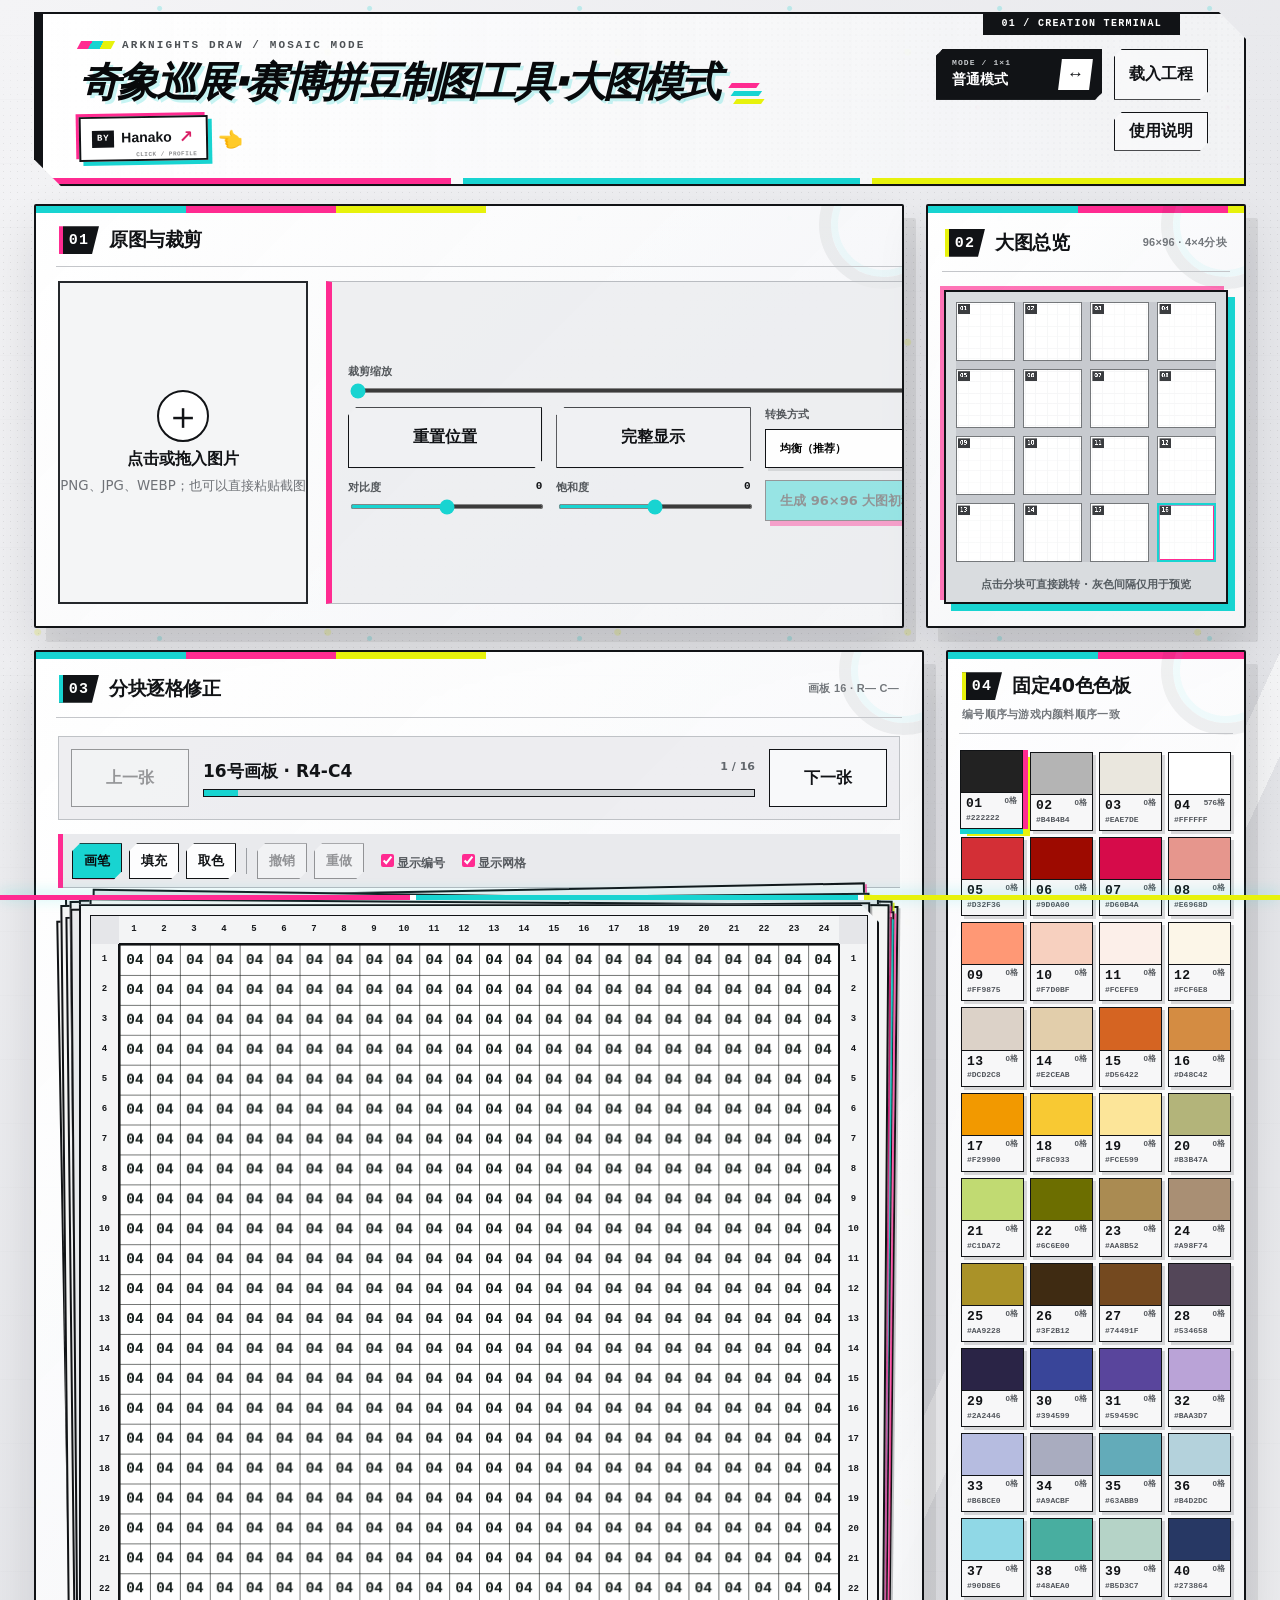
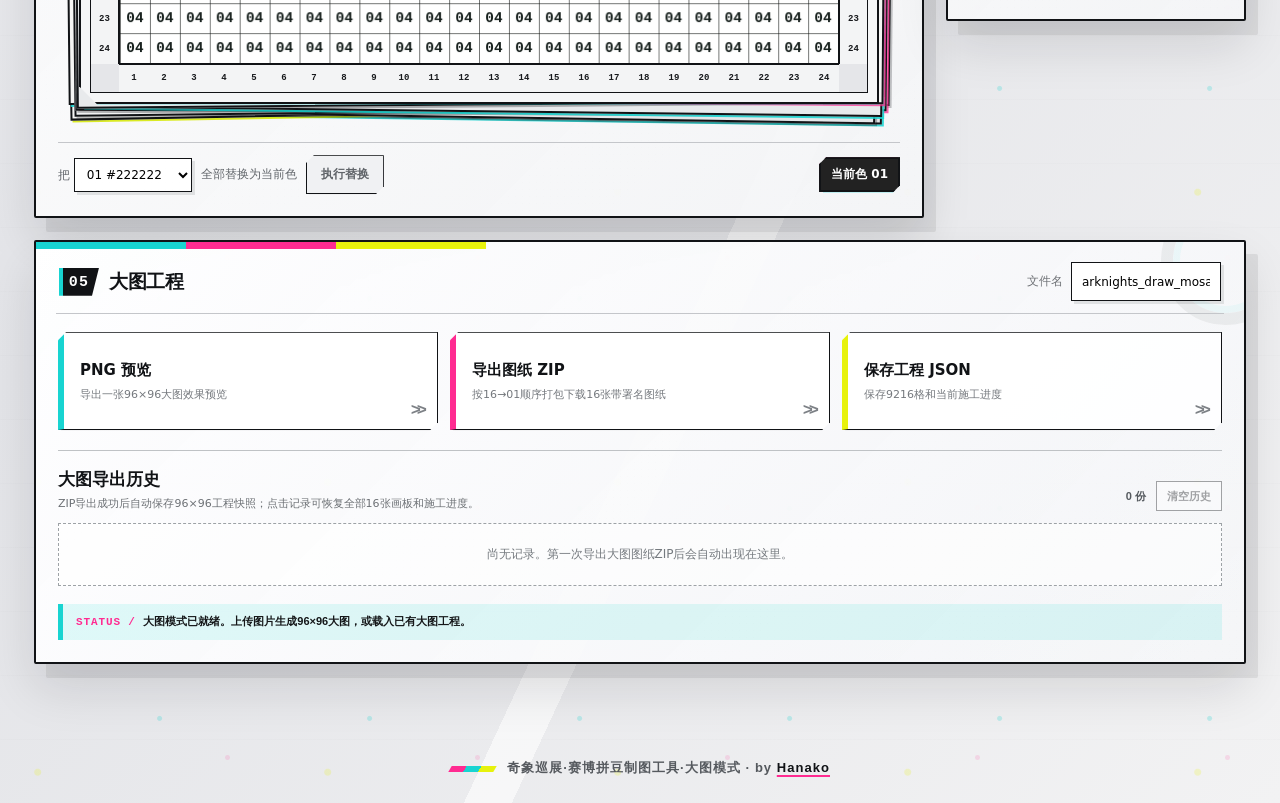
==== mosaic.html @ 19b27c0d "Add 96x96 mosaic mode and export workflow" ====
<!doctype html>
<html lang="zh-CN">
<head>
  <meta charset="utf-8">
  <meta name="viewport" content="width=device-width, initial-scale=1">
  <meta name="color-scheme" content="light">
  <title>奇象巡展·赛博拼豆制图工具｜大图模式</title>
  <link rel="icon" href="assets/favicon-black-orbit-v2.png" type="image/png" sizes="512x512">
  <link rel="stylesheet" href="styles.css">
  <link rel="stylesheet" href="mosaic.css">
  <link rel="stylesheet" href="mode-switch.css">
</head>
<body class="mosaic-mode">
  <header class="topbar">
    <div class="brand-block">
      <p class="eyebrow">ARKNIGHTS DRAW / MOSAIC MODE</p>
      <div class="title-row">
        <h1>奇象巡展·赛博拼豆制图工具·大图模式</h1>
        <span class="header-author-cluster">
          <a class="header-author-link" data-author-dialog href="https://github.com/Hanako-777" aria-haspopup="dialog" aria-controls="authorDialog" aria-label="查看作者 Hanako 的主页">
            <span class="header-author-by">BY</span>
            <strong>Hanako</strong>
            <span class="header-author-arrow" aria-hidden="true">↗</span>
          </a>
          <span class="header-author-prompt" aria-hidden="true">
            <span class="header-author-hand" aria-hidden="true">👈</span>
          </span>
        </span>
      </div>
    </div>
    <div class="top-actions">
      <a class="button mode-switch mode-switch-normal" href="./index.html" aria-label="切换到普通模式">
        <span class="mode-switch-label">MODE / 1×1</span>
        <strong>普通模式</strong>
        <span class="mode-switch-icon" aria-hidden="true">↔</span>
      </a>
      <label class="button ghost file-button">载入工程<input id="projectInput" type="file" accept="application/json,.json"></label>
      <button id="helpBtn" class="button ghost" aria-expanded="false">使用说明</button>
    </div>
  </header>

  <main>
    <section id="helpPanel" class="help-panel" hidden>
      <strong>推荐流程：</strong>上传图片 → 拖动/缩放裁剪 → 整体生成96×96 → 从右下角16号画板开始施工 → 依次翻到左上角01号画板。<br>
      每张卡片仍是24×24；下一张会把当前卡片向左抽走，上一张会从左侧回到堆顶。工程文件保存完整96×96网格和当前进度，不包含原图。
    </section>

    <section class="source-stage">
      <article class="panel source-panel">
        <div class="panel-heading">
          <div>
            <span class="step">01</span>
            <h2>原图与裁剪</h2>
          </div>
          <span id="sourceMeta" class="meta">尚未选择图片</span>
        </div>

        <label id="dropZone" class="drop-zone">
          <input id="imageInput" type="file" accept="image/*">
          <span class="drop-icon">＋</span>
          <strong>点击或拖入图片</strong>
          <small>PNG、JPG、WEBP；也可以直接粘贴截图</small>
        </label>

        <div id="cropWrap" class="crop-wrap" hidden>
          <canvas id="sourceCanvas" width="560" height="560" aria-label="原图裁剪预览"></canvas>
          <div class="crop-frame" aria-hidden="true"></div>
          <span class="crop-tip">拖动定位 · 滚轮缩放</span>
          <button id="removeImageBtn" class="remove-image" type="button" aria-label="移除当前图片" title="移除当前图片">×</button>
        </div>

        <div class="control-grid">
          <label class="control wide">
            <span>裁剪缩放 <output id="zoomOut">100%</output></span>
            <input id="zoomRange" type="range" min="100" max="400" value="100">
          </label>
          <button id="resetCropBtn" class="button secondary">重置位置</button>
          <button id="fitSubjectBtn" class="button secondary" title="缩小到完整显示图片，空白区域会自动填充">完整显示</button>

          <label class="control">
            <span>转换方式</span>
            <select id="modeSelect">
              <option value="hybrid">均衡（推荐）</option>
              <option value="dominant">主色优先</option>
              <option value="average">平均色优先</option>
            </select>
          </label>
          <label class="control">
            <span>对比度 <output id="contrastOut">0</output></span>
            <input id="contrastRange" type="range" min="-30" max="30" value="0">
          </label>
          <label class="control">
            <span>饱和度 <output id="saturationOut">0</output></span>
            <input id="saturationRange" type="range" min="-50" max="50" value="0">
          </label>
          <button id="generateBtn" class="button primary full" disabled>生成 96×96 大图初稿</button>
        </div>
      </article>

      <article class="panel mosaic-overview-panel">
        <div class="panel-heading">
          <div>
            <span class="step">02</span>
            <h2>大图总览</h2>
          </div>
          <span id="masterMeta" class="meta">96×96 · 4×4分块</span>
        </div>
        <div class="master-preview-wrap">
          <canvas id="masterCanvas" width="768" height="768" aria-label="96乘96大图总览"></canvas>
          <span class="master-preview-tip">点击分块可直接跳转 · 灰色间隔仅用于预览</span>
        </div>
      </article>
    </section>

    <section class="workbench-row">
      <article class="panel editor-panel">
        <div class="panel-heading">
          <div>
            <span class="step">03</span>
            <h2>分块逐格修正</h2>
          </div>
          <span id="cellInfo" class="meta">R— C—</span>
        </div>

        <div class="tile-navigation" aria-label="画板切换与进度">
          <button id="prevTileBtn" class="button secondary tile-nav-button" type="button">上一张</button>
          <div class="tile-progress">
            <strong id="tileTitle">16号画板 · R4-C4</strong>
            <span id="tileProgressText">1 / 16</span>
            <span class="tile-progress-track"><i id="tileProgressBar"></i></span>
          </div>
          <button id="nextTileBtn" class="button secondary tile-nav-button" type="button">下一张</button>
        </div>

        <div class="toolbar" role="toolbar" aria-label="绘图工具">
          <button class="tool active" data-tool="paint" title="画笔">画笔</button>
          <button class="tool" data-tool="fill" title="填充相邻的同色区域">填充</button>
          <button class="tool" data-tool="picker" title="从网格取色">取色</button>
          <span class="toolbar-sep"></span>
          <button id="undoBtn" class="tool" disabled>撤销</button>
          <button id="redoBtn" class="tool" disabled>重做</button>
          <label class="check"><input id="showNumbers" type="checkbox" checked>显示编号</label>
          <label class="check"><input id="showGrid" type="checkbox" checked>显示网格</label>
        </div>

        <div id="tileCardStack" class="tile-card-stack">
          <div id="tileCardBacks" class="tile-card-backs" aria-hidden="true"></div>
          <div id="tileCard" class="editor-canvas-wrap tile-card">
            <div class="grid-coordinate-frame">
            <div class="coord-corner corner-tl" aria-hidden="true"></div>
            <div class="coord-axis coord-top" aria-label="上方列坐标"></div>
            <div class="coord-corner corner-tr" aria-hidden="true"></div>
            <div class="coord-axis coord-left" aria-label="左侧行坐标"></div>
            <canvas id="gridCanvas" width="768" height="768" aria-label="24乘24像素编辑网格"></canvas>
            <div class="coord-axis coord-right" aria-label="右侧行坐标"></div>
            <div class="coord-corner corner-bl" aria-hidden="true"></div>
            <div class="coord-axis coord-bottom" aria-label="下方列坐标"></div>
            <div class="coord-corner corner-br" aria-hidden="true"></div>
            </div>
          </div>
        </div>

        <div class="replace-row">
          <label>把 <select id="replaceFrom"></select></label>
          <span>全部替换为当前色</span>
          <button id="replaceBtn" class="button secondary">执行替换</button>
          <span id="selectedBadge" class="selected-badge">当前色 01</span>
        </div>
      </article>

      <article class="panel palette-panel">
        <div class="panel-heading">
          <div>
            <span class="step">04</span>
            <h2>固定40色色板</h2>
          </div>
          <span class="meta">编号顺序与游戏内颜料顺序一致</span>
        </div>
        <div id="palette" class="palette" role="listbox" aria-label="固定40色色板"></div>
      </article>
    </section>

    <section class="panel export-panel">
      <div class="panel-heading">
        <div>
          <span class="step">05</span>
          <h2>大图工程</h2>
        </div>
        <label class="name-field">文件名 <input id="fileName" value="arknights_draw_mosaic" maxlength="40"></label>
      </div>
      <div class="export-grid">
        <button id="exportPreviewBtn" class="export-card"><strong>PNG 预览</strong><span>导出一张96×96大图效果预览</span></button>
        <button id="exportTotalBtn" class="export-card"><strong>导出图纸 ZIP</strong><span>按16→01顺序打包下载16张带署名图纸</span></button>
        <button id="saveProjectBtn" class="export-card"><strong>保存工程 JSON</strong><span>保存9216格和当前施工进度</span></button>
      </div>
      <div class="export-history-block">
        <div class="export-history-heading">
          <div>
            <h3>大图导出历史</h3>
            <p>ZIP导出成功后自动保存96×96工程快照；点击记录可恢复全部16张画板和施工进度。</p>
          </div>
          <div class="export-history-actions">
            <span id="historyCount">0 份</span>
            <button id="clearHistoryBtn" type="button" disabled>清空历史</button>
          </div>
        </div>
        <div id="exportHistory" class="export-history" aria-live="polite"></div>
      </div>
      <p id="status" class="status" role="status">大图模式已就绪。上传图片生成96×96大图，或载入已有大图工程。</p>
    </section>
  </main>

  <footer class="site-footer">奇象巡展·赛博拼豆制图工具·大图模式 · by <a data-author-dialog href="https://github.com/Hanako-777" aria-haspopup="dialog" aria-controls="authorDialog">Hanako</a></footer>

  <dialog id="mosaicNoticeDialog" class="author-dialog mosaic-notice-dialog" aria-labelledby="mosaicNoticeTitle">
    <div class="author-card mosaic-notice-card">
      <button id="mosaicNoticeCloseBtn" class="author-close" type="button" aria-label="关闭提示">×</button>
      <p class="author-kicker">MOSAIC MODE / NOTICE</p>
      <h2 id="mosaicNoticeTitle">确认施工顺序</h2>
      <p>请从右下角开始，按照以下顺序依次完成：</p>
      <div class="mosaic-export-order" aria-label="画板施工顺序">
        <strong>16</strong><span>→</span><strong>15</strong><span>→</span><strong>14</strong><span>→</span><strong>13</strong>
        <strong>12</strong><span>→</span><strong>11</strong><span>→</span><strong>10</strong><span>→</span><strong>09</strong>
        <strong>08</strong><span>→</span><strong>07</strong><span>→</span><strong>06</strong><span>→</span><strong>05</strong>
        <strong>04</strong><span>→</span><strong>03</strong><span>→</span><strong>02</strong><span>→</span><strong>01</strong>
      </div>
      <small class="mosaic-export-note">确认后将生成16张带署名图纸，并自动打包为ZIP文件。</small>
      <button id="mosaicNoticeConfirmBtn" class="button primary" type="button">按此顺序导出 ZIP</button>
    </div>
  </dialog>

  <dialog id="authorDialog" class="author-dialog" aria-labelledby="authorDialogTitle">
    <div class="author-card">
      <button id="authorCloseBtn" class="author-close" type="button" aria-label="关闭作者信息">×</button>
      <p class="author-kicker">CREATOR / PROFILE</p>
      <h2 id="authorDialogTitle">Hanako</h2>
      <div class="author-profile-links">
        <a class="author-profile-link author-github" href="https://github.com/Hanako-777" target="_blank" rel="noopener noreferrer">
          <span><b aria-hidden="true">GH</b> GitHub 主页</span>
          <strong>github.com/Hanako-777 ↗</strong>
        </a>
        <a class="author-profile-link author-bilibili" href="https://space.bilibili.com/357662738" target="_blank" rel="noopener noreferrer">
          <span><b aria-hidden="true">B</b> 哔哩哔哩主页</span>
          <strong>space.bilibili.com/357662738 ↗</strong>
        </a>
      </div>
      <button id="authorFlipCard" class="author-flip-card" type="button" aria-pressed="false" aria-label="当前显示小红书主页，点击查看明日方舟主页">
        <span class="author-flip-inner">
          <span class="author-flip-face author-flip-front">
            <img src="assets/redbook.jpg" alt="Hanako的小红书主页">
            <span class="author-flip-caption">小红书主页</span>
            <span class="author-flip-hint">点击查看方舟主页 ↻</span>
          </span>
          <span class="author-flip-face author-flip-back">
            <img src="assets/page.jpg" alt="Hanako的明日方舟个人页面">
            <span class="author-flip-caption">明日方舟个人页面</span>
            <span class="author-flip-hint">点击返回小红书主页 ↻</span>
          </span>
        </span>
      </button>
    </div>
  </dialog>
  <script src="mosaic.js"></script>
</body>
</html>
---- styles.css ----
* { box-sizing: border-box; }

body { margin: 0; }

button, input, select { font: inherit; }
button { color: inherit; }

.topbar {
  display: flex;
  justify-content: space-between;
  gap: 24px;
}

.eyebrow { margin: 0; }
h1 { margin: 0; line-height: 1.07; }
.top-actions { display: flex; flex-wrap: wrap; justify-content: flex-end; }

main { max-width: 1540px; margin: 0 auto; padding: 0 34px 50px; }

.panel-heading { display: flex; align-items: center; justify-content: space-between; gap: 16px; }
.panel-heading > div { display: flex; align-items: center; }
.panel-heading h2 { margin: 0; }
.meta { text-align: right; }

.button, .tool, .export-card {
  cursor: pointer;
  transition: transform .14s ease, border-color .14s ease, background .14s ease, box-shadow .14s ease;
}
.button:disabled, .tool:disabled { opacity: .4; cursor: not-allowed; transform: none; }
.button { min-height: 39px; padding: 8px 14px; font-weight: 700; }
.button.full { width: 100%; margin-top: 14px; }
.file-button { display: inline-flex; align-items: center; justify-content: center; }
.file-button input, .drop-zone input { display: none; }

.help-panel {
  margin-bottom: 18px;
  padding: 14px 18px;
  line-height: 1.8;
  font-size: 14px;
}

.drop-zone {
  display: flex;
  flex-direction: column;
  align-items: center;
  justify-content: center;
  gap: 7px;
  cursor: pointer;
  text-align: center;
}
.drop-zone small { color: var(--muted); }
.drop-icon { font-size: 38px; line-height: 1; }

.crop-wrap { position: relative; overflow: hidden; touch-action: none; }
#sourceCanvas { display: block; width: 100%; height: auto; cursor: grab; }
#sourceCanvas.dragging { cursor: grabbing; }
.crop-frame { position: absolute; pointer-events: none; }
.crop-frame::before, .crop-frame::after { content: ""; position: absolute; }
.crop-frame::before { width: 1px; top: 0; bottom: 0; left: 50%; }
.crop-frame::after { height: 1px; left: 0; right: 0; top: 50%; }
.crop-tip { position: absolute; left: 50%; bottom: 17px; transform: translateX(-50%); padding: 5px 10px; font-size: 11px; pointer-events: none; }

.control-grid { margin-top: 14px; display: grid; grid-template-columns: 1fr 1fr; gap: 11px; }
.control { display: flex; flex-direction: column; gap: 7px; font-weight: 700; }
.control.wide { grid-column: 1 / -1; }
.control span { display: flex; justify-content: space-between; }
.control input[type="range"] { width: 100%; }
.control select, .name-field input {
  min-height: 39px;
  padding: 7px 10px;
}

.toolbar { display: flex; align-items: center; flex-wrap: wrap; gap: 7px; margin-bottom: 12px; }
.tool { min-height: 36px; padding: 7px 11px; font-size: 13px; font-weight: 700; }
.toolbar-sep { width: 1px; height: 26px; margin: 0 3px; }
.check { margin-left: 6px; font-size: 12px; white-space: nowrap; }

.editor-canvas-wrap { margin: 0 auto; }
#gridCanvas { display: block; width: 100%; height: auto; cursor: crosshair; touch-action: none; image-rendering: pixelated; }
.replace-row { margin-top: 12px; display: flex; align-items: center; flex-wrap: wrap; gap: 9px; font-size: 12px; }
.replace-row select { min-height: 34px; padding: 5px 8px; }
.selected-badge { margin-left: auto; padding: 7px 10px; color: #fff; background: #222; font-weight: 800; }

.palette { display: grid; }
.swatch {
  position: relative;
  padding: 7px;
  cursor: pointer;
  overflow: hidden;
  text-align: left;
}
.swatch strong { display: block; text-shadow: 0 1px 2px rgba(0,0,0,.22); }
.swatch small { display: block; margin-top: 4px; opacity: .78; }
.swatch .count { position: absolute; font-weight: 800; }

.name-field { display: flex; align-items: center; gap: 8px; color: var(--muted); font-size: 12px; }
.name-field input { width: 150px; }
.export-grid { display: grid; grid-template-columns: repeat(3, 1fr); }
.export-card { text-align: left; }
.export-card strong, .export-card span { display: block; }
.export-card span { margin-top: 7px; font-size: 11px; }
.status { margin: 14px 0 0; min-height: 22px; }

footer { padding: 26px; text-align: center; }

@media (max-width: 680px) {
  .topbar { flex-direction: column; }
  .top-actions { justify-content: flex-start; }
  main { padding: 0 10px 34px; }
  .panel-heading { align-items: flex-start; }
  .export-grid { grid-template-columns: 1fr 1fr; }
  .name-field { flex-direction: column; align-items: flex-start; }
}

@media (max-width: 420px) {
  .export-grid { grid-template-columns: 1fr; }
}

/* ─────────────────────────────────────────────────────────────
   INTERACTIVE EXHIBITION THEME
   白灰展厅 / 黑色工业线框 / 青・品红・荧光黄
   ───────────────────────────────────────────────────────────── */
:root {
  --ink: #111316;
  --muted: #6f7277;
  --paper: #e9eaed;
  --panel: rgba(252, 252, 253, .94);
  --line: #a9acb2;
  --brand: #18d4d1;
  --brand-dark: #00aaa9;
  --accent: #ff2b91;
  --acid: #e7f20c;
  --cyan: #18d4d1;
  --pink: #ff2b91;
  --black: #111316;
  --shadow: 12px 14px 0 rgba(17, 19, 22, .075), 0 24px 50px rgba(17, 19, 22, .12);
}

html {
  scrollbar-color: var(--cyan) #d7d8dc;
}

body {
  position: relative;
  min-height: 100vh;
  color: var(--ink);
  background-color: var(--paper);
  background-image:
    radial-gradient(circle at 76% 4%, rgba(24, 212, 209, .23) 0 2px, transparent 3px),
    radial-gradient(circle at 13% 18%, rgba(231, 242, 12, .20) 0 3px, transparent 4px),
    radial-gradient(circle at 91% 43%, rgba(255, 43, 145, .13) 0 2px, transparent 3px),
    linear-gradient(115deg, transparent 0 66%, rgba(255, 255, 255, .60) 66% 68%, transparent 68% 100%),
    repeating-linear-gradient(0deg, transparent 0 63px, rgba(17, 19, 22, .025) 64px),
    linear-gradient(135deg, #f4f4f6 0%, #e3e4e8 54%, #f2f2f3 100%);
  background-size: 210px 210px, 290px 290px, 250px 250px, auto, auto, auto;
  font-family: "Microsoft YaHei UI", "Microsoft YaHei", system-ui, sans-serif;
}

body::before {
  content: "";
  position: fixed;
  inset: 0;
  z-index: -1;
  pointer-events: none;
  opacity: .42;
  background-image: radial-gradient(rgba(17, 19, 22, .19) .65px, transparent .8px);
  background-size: 7px 7px;
  mask-image: linear-gradient(to bottom, transparent 0, #000 18%, #000 78%, transparent 100%);
}

body::after {
  content: "";
  position: fixed;
  left: 0;
  right: 0;
  bottom: 0;
  z-index: 20;
  height: 5px;
  pointer-events: none;
  background: linear-gradient(90deg,
    var(--pink) 0 32%, #fff 32% 32.5%,
    var(--cyan) 32.5% 67%, #fff 67% 67.5%,
    var(--acid) 67.5% 100%);
  box-shadow: 0 -2px 14px rgba(24, 212, 209, .35);
}

::selection { color: #fff; background: var(--pink); }

.topbar {
  position: relative;
  max-width: 1540px;
  margin: 18px auto 22px;
  padding: 29px 36px 26px;
  align-items: center;
  background:
    linear-gradient(90deg, rgba(255,255,255,.97), rgba(242,243,245,.88)),
    radial-gradient(rgba(17,19,22,.15) .7px, transparent .9px);
  background-size: auto, 6px 6px;
  border: 2px solid var(--black);
  border-left-width: 9px;
  border-radius: 0;
  box-shadow: 11px 11px 0 rgba(17, 19, 22, .10);
  clip-path: polygon(0 0, calc(100% - 27px) 0, 100% 27px, 100% 100%, 27px 100%, 0 calc(100% - 27px));
}

.topbar::before {
  content: "01  /  CREATION TERMINAL";
  position: absolute;
  top: 0;
  right: 64px;
  padding: 5px 18px 6px;
  color: #fff;
  background: var(--black);
  font: 800 10px/1 Consolas, monospace;
  letter-spacing: .13em;
}

.topbar::after {
  content: "";
  position: absolute;
  left: 0;
  right: 0;
  bottom: 0;
  height: 6px;
  background: linear-gradient(90deg,
    var(--pink) 0 34%, transparent 34% 35%,
    var(--cyan) 35% 68%, transparent 68% 69%,
    var(--acid) 69% 100%);
}

.eyebrow {
  display: inline-flex;
  align-items: center;
  gap: 9px;
  margin-bottom: 10px;
  color: #4d5155;
  font: 800 11px/1 Consolas, monospace;
  letter-spacing: .19em;
}

.eyebrow::before {
  content: "";
  width: 34px;
  height: 8px;
  background: linear-gradient(90deg, var(--pink) 0 33%, var(--cyan) 33% 66%, var(--acid) 66%);
  transform: skewX(-28deg);
}

h1 {
  position: relative;
  width: fit-content;
  color: #08090b;
  font-weight: 950;
  font-style: italic;
  letter-spacing: -.065em;
  text-transform: uppercase;
  text-shadow: 3px 3px 0 rgba(24, 212, 209, .24);
}

h1::after {
  content: "";
  position: absolute;
  right: -40px;
  top: 51%;
  width: 28px;
  height: 5px;
  background: var(--pink);
  box-shadow: 8px 8px 0 var(--cyan), 16px 16px 0 var(--acid);
  transform: skewX(-35deg);
}

.top-actions { gap: 12px; }

main { padding-bottom: 68px; }

.help-panel {
  position: relative;
  border: 2px solid var(--black);
  border-left: 8px solid var(--cyan);
  border-radius: 0;
  background: rgba(255, 255, 255, .92);
  color: #2b2e32;
  box-shadow: 7px 7px 0 rgba(255, 43, 145, .25);
}

.panel {
  position: relative;
  overflow: hidden;
  padding: 22px;
  background:
    linear-gradient(135deg, rgba(255,255,255,.97), rgba(244,245,247,.94)),
    radial-gradient(rgba(17,19,22,.10) .6px, transparent .8px);
  background-size: auto, 7px 7px;
  border: 2px solid var(--black);
  border-radius: 2px;
  box-shadow: var(--shadow);
}

.panel::before {
  content: "";
  position: absolute;
  z-index: 0;
  top: 0;
  left: 0;
  width: 150px;
  height: 7px;
  background: var(--cyan);
  box-shadow: 150px 0 0 var(--pink), 300px 0 0 var(--acid);
}

.panel::after {
  content: "";
  position: absolute;
  z-index: 0;
  right: -46px;
  top: -46px;
  width: 105px;
  height: 105px;
  border: 12px solid rgba(17,19,22,.055);
  border-radius: 50%;
  box-shadow: inset 0 0 0 7px rgba(24,212,209,.055);
}

.panel > * { position: relative; z-index: 1; }

.palette-panel { margin-top: 22px; }

.panel-heading {
  min-height: 46px;
  margin: -2px -2px 18px;
  padding: 0 3px 12px;
  border-bottom: 1px solid #c4c6ca;
}

.panel-heading > div { gap: 10px; }

.panel-heading h2 {
  font-size: 19px;
  font-weight: 900;
  letter-spacing: -.025em;
}

.step {
  min-width: 40px;
  padding: 7px 8px 6px;
  color: #fff;
  background: var(--black);
  font: 900 15px/1 Consolas, monospace;
  letter-spacing: .08em;
  text-align: center;
  clip-path: polygon(0 0, 100% 0, calc(100% - 7px) 100%, 0 100%);
  box-shadow: inset 4px 0 0 var(--cyan);
}

.source-panel .step { box-shadow: inset 4px 0 0 var(--pink); }
.palette-panel .step { box-shadow: inset 4px 0 0 var(--acid); }
.export-panel .step { box-shadow: inset 4px 0 0 var(--cyan); }

.meta {
  color: #73777c;
  font: 600 11px/1.45 "Microsoft YaHei UI", sans-serif;
  letter-spacing: .025em;
}

.button, .tool, .export-card {
  position: relative;
  border: 1.5px solid var(--black);
  border-radius: 0;
  background: rgba(255,255,255,.93);
  clip-path: polygon(8px 0, 100% 0, 100% calc(100% - 8px), calc(100% - 8px) 100%, 0 100%, 0 8px);
}

.button, .export-card { box-shadow: 3px 3px 0 rgba(17,19,22,.13); }

.button:hover, .tool:hover, .export-card:hover {
  border-color: var(--black);
  transform: translate(-1px, -2px);
  box-shadow: 5px 6px 0 rgba(24, 212, 209, .26);
}

.button:active, .tool:active, .export-card:active {
  transform: translate(1px, 1px);
  box-shadow: 1px 1px 0 rgba(17,19,22,.2);
}

.button.ghost {
  background: rgba(248,249,250,.86);
  backdrop-filter: blur(10px);
}

.button.primary {
  color: #0b0d0e;
  background: var(--cyan);
  border-color: var(--black);
  box-shadow: 5px 5px 0 var(--pink);
  text-shadow: none;
}

.button.primary::after {
  content: ">>>";
  position: absolute;
  right: 16px;
  font: 900 16px/1 Consolas, monospace;
  letter-spacing: -.2em;
}

.button.primary:hover {
  color: #fff;
  background: var(--black);
  box-shadow: 6px 6px 0 var(--cyan), 9px 9px 0 var(--pink);
}

.button.secondary { background: #f0f1f3; }

.drop-zone {
  position: relative;
  min-height: 230px;
  border: 2px dashed #676b70;
  border-radius: 0;
  background:
    linear-gradient(135deg, rgba(255,255,255,.93), rgba(231,233,236,.86)),
    radial-gradient(rgba(17,19,22,.18) .7px, transparent .9px);
  background-size: auto, 7px 7px;
  clip-path: polygon(0 0, calc(100% - 26px) 0, 100% 26px, 100% 100%, 26px 100%, 0 calc(100% - 26px));
}

.drop-zone::before {
  content: "UPLOAD / INPUT 01";
  position: absolute;
  top: 0;
  left: 0;
  padding: 6px 12px;
  color: #fff;
  background: var(--black);
  font: 700 9px/1 Consolas, monospace;
  letter-spacing: .13em;
}

.drop-zone::after {
  content: "";
  position: absolute;
  right: 24px;
  bottom: 22px;
  width: 72px;
  height: 5px;
  background: linear-gradient(90deg, var(--pink) 0 33%, var(--cyan) 33% 66%, var(--acid) 66%);
}

.drop-zone:hover, .drop-zone.dragging {
  border-color: var(--black);
  background-color: rgba(24,212,209,.08);
  box-shadow: inset 0 0 0 5px rgba(24,212,209,.12), 7px 7px 0 rgba(255,43,145,.20);
}

.drop-icon {
  display: grid;
  width: 58px;
  height: 58px;
  place-items: center;
  color: var(--black);
  background: var(--acid);
  border: 2px solid var(--black);
  border-radius: 50%;
  font: 300 38px/1 Arial, sans-serif;
  box-shadow: 5px 0 0 var(--cyan), -4px 0 0 var(--pink);
}

.crop-wrap {
  border: 2px solid var(--black);
  border-radius: 0;
  background: #cfd1d5;
  box-shadow: 6px 6px 0 var(--cyan), -4px -4px 0 rgba(255,43,145,.65);
  clip-path: polygon(0 0, calc(100% - 18px) 0, 100% 18px, 100% 100%, 18px 100%, 0 calc(100% - 18px));
}

.crop-frame {
  inset: 10px;
  border: 1px solid var(--cyan);
  box-shadow: inset 0 0 0 1px rgba(0,0,0,.8), 0 0 18px rgba(24,212,209,.30);
}

.crop-frame::before, .crop-frame::after { background: rgba(255,43,145,.62); }

.crop-tip {
  color: #fff;
  background: var(--black);
  border: 1px solid var(--cyan);
  border-radius: 0;
  font: 700 10px/1.3 "Microsoft YaHei UI", sans-serif;
  letter-spacing: .08em;
}

.control { color: #53575b; font-size: 11px; }
.control span { font-weight: 800; }
.control output { color: var(--black); font-family: Consolas, monospace; }

input[type="range"] {
  height: 5px;
  accent-color: var(--cyan);
}

.control select, .name-field input, .replace-row select {
  border: 1.5px solid var(--black);
  border-radius: 0;
  background: rgba(255,255,255,.96);
  box-shadow: 3px 3px 0 rgba(17,19,22,.10);
}

.toolbar {
  padding: 9px;
  border-left: 5px solid var(--pink);
  background: #e9eaed;
  box-shadow: inset 0 -1px 0 #b7b9be;
}

.tool { box-shadow: none; }
.tool.active {
  color: #090b0d;
  background: var(--cyan);
  border-color: var(--black);
  box-shadow: 3px 3px 0 var(--pink);
}

.toolbar-sep { background: #9b9ea3; }
.check { color: #55595e; font-weight: 700; }
.check input { accent-color: var(--pink); }

.editor-canvas-wrap {
  position: relative;
  padding: 12px;
  background: #cfd1d4;
  border: 2px solid var(--black);
  border-radius: 0;
  box-shadow: 7px 7px 0 var(--cyan), -5px -5px 0 rgba(255,43,145,.68);
  clip-path: polygon(0 0, calc(100% - 18px) 0, 100% 18px, 100% 100%, 18px 100%, 0 calc(100% - 18px));
}

.editor-canvas-wrap::before {
  content: "24 × 24 / GRID SYSTEM";
  position: absolute;
  z-index: 2;
  top: 12px;
  right: 12px;
  padding: 5px 10px;
  color: #fff;
  background: rgba(17,19,22,.86);
  font: 700 9px/1 Consolas, monospace;
  letter-spacing: .1em;
  pointer-events: none;
}

#gridCanvas { background: #fff; }

.replace-row {
  padding-top: 12px;
  border-top: 1px solid #c4c6ca;
  color: #61656a;
}

.selected-badge {
  border: 2px solid var(--black);
  border-radius: 0;
  box-shadow: 4px 4px 0 var(--cyan), -2px -2px 0 var(--pink);
  clip-path: polygon(7px 0, 100% 0, 100% calc(100% - 7px), calc(100% - 7px) 100%, 0 100%, 0 7px);
}

.palette {
  grid-template-columns: repeat(4, minmax(0, 1fr));
  gap: 9px;
  max-width: 780px;
  margin: 0 auto;
}

.swatch {
  min-height: 64px;
  border: 2px solid var(--black);
  border-radius: 0;
  box-shadow: 3px 3px 0 rgba(17,19,22,.15);
  clip-path: polygon(0 0, calc(100% - 10px) 0, 100% 10px, 100% 100%, 10px 100%, 0 calc(100% - 10px));
  transition: transform .13s ease, box-shadow .13s ease;
}

.swatch:hover {
  z-index: 2;
  transform: translateY(-3px);
  box-shadow: 5px 6px 0 var(--cyan);
}

.swatch.selected {
  z-index: 3;
  border-color: var(--black);
  transform: translate(-2px, -3px);
  box-shadow: 5px 0 0 var(--pink), 0 5px 0 var(--cyan), 7px 7px 0 var(--acid);
}

.swatch strong { font-family: Consolas, monospace; letter-spacing: .04em; }
.swatch small { font-family: Consolas, monospace; }

.export-grid { gap: 12px; }

.export-card {
  min-height: 98px;
  padding: 16px;
  border-left-width: 6px;
}

.export-card:nth-child(1) { border-left-color: var(--cyan); }
.export-card:nth-child(2) { border-left-color: var(--pink); }
.export-card:nth-child(3) { border-left-color: var(--acid); }

.export-card::after {
  content: ">>";
  position: absolute;
  right: 14px;
  bottom: 10px;
  color: #7d8186;
  font: 900 17px/1 Consolas, monospace;
  letter-spacing: -.24em;
}

.export-card strong { font-size: 15px; font-weight: 900; }
.export-card span { color: #74787d; }

.export-card:nth-child(1):hover,
.export-card:nth-child(1):focus-visible {
  color: #080a0c;
  background: rgba(24, 212, 209, .28);
  box-shadow: 6px 6px 0 rgba(24, 212, 209, .26);
}

.export-card:nth-child(2):hover,
.export-card:nth-child(2):focus-visible {
  color: #080a0c;
  background: rgba(255, 43, 145, .22);
  box-shadow: 6px 6px 0 rgba(255, 43, 145, .24);
}

.export-card:nth-child(3):hover,
.export-card:nth-child(3):focus-visible {
  color: #080a0c;
  background: rgba(231, 242, 12, .30);
  box-shadow: 6px 6px 0 rgba(231, 242, 12, .28);
}

.export-card:nth-child(1):hover span,
.export-card:nth-child(1):focus-visible span,
.export-card:nth-child(2):hover span,
.export-card:nth-child(2):focus-visible span {
  color: rgba(0, 0, 0, .62);
}

.export-card:nth-child(3):hover span,
.export-card:nth-child(3):focus-visible span {
  color: rgba(0, 0, 0, .62);
}

.status {
  margin-top: 18px;
  padding: 9px 13px;
  color: #151719;
  background: rgba(24,212,209,.13);
  border-left: 5px solid var(--cyan);
  font: 700 11px/1.5 "Microsoft YaHei UI", sans-serif;
}

.status::before {
  content: "STATUS / ";
  color: var(--pink);
  font-family: Consolas, monospace;
  letter-spacing: .08em;
}

footer {
  position: relative;
  color: #55595e;
  font: 700 10px/1.5 Consolas, "Microsoft YaHei UI", sans-serif;
  letter-spacing: .08em;
  text-transform: uppercase;
}

footer::before {
  content: "";
  display: inline-block;
  width: 45px;
  height: 6px;
  margin-right: 12px;
  background: linear-gradient(90deg, var(--pink) 0 33%, var(--cyan) 33% 66%, var(--acid) 66%);
  transform: skewX(-30deg);
}

@media (max-width: 1600px) {
  .topbar { margin-left: 34px; margin-right: 34px; }
}

@media (max-width: 1100px) {
  .topbar::before { display: none; }
}

@media (max-width: 680px) {
  .topbar {
    margin: 10px 10px 18px;
    padding: 27px 18px 22px;
    align-items: flex-start;
    border-left-width: 6px;
  }
  h1::after { display: none; }
  .panel { padding: 15px; }
  .top-actions { width: 100%; }
  .top-actions .button { flex: 1; }
  .editor-canvas-wrap { padding: 7px; box-shadow: 4px 4px 0 var(--cyan), -3px -3px 0 rgba(255,43,145,.68); }
}

/* ── 紧凑双层工作台：01横向，02/03并排 ── */
[hidden] { display: none !important; }

.topbar {
  margin-top: 12px;
  margin-bottom: 18px;
  padding-top: 20px;
  padding-bottom: 19px;
}

h1 { font-size: clamp(28px, 3.2vw, 44px); }

.source-stage { width: 100%; }

.source-panel {
  display: grid;
  grid-template-rows: auto 220px;
  gap: 14px 18px;
  align-items: stretch;
}

.source-panel > .panel-heading {
  grid-column: 1 / -1;
  grid-row: 1;
  min-height: 40px;
  margin-bottom: 0;
}

.source-panel > .drop-zone,
.source-panel > .crop-wrap {
  grid-column: 1;
  grid-row: 2;
}

.source-panel > .drop-zone {
  min-height: 220px;
}

.source-panel > .crop-wrap {
  width: 220px;
  height: 220px;
  justify-self: center;
}

.source-panel > .crop-wrap #sourceCanvas {
  width: 220px;
  height: 220px;
}

.source-panel > .crop-wrap .crop-tip {
  bottom: 10px;
  white-space: nowrap;
}

.source-panel > .control-grid {
  grid-row: 2;
  align-content: center;
  gap: 12px 14px;
  margin-top: 0;
  padding: 12px 16px;
  border: 1px solid #b9bcc1;
  border-left: 6px solid var(--pink);
  background: rgba(233,234,237,.72);
}

.source-panel > .control-grid .control.wide { grid-column: 1 / -1; }

.workbench-row {
  display: grid;
  gap: 22px;
  align-items: start;
  margin-top: 22px;
}

.workbench-row .palette-panel { margin-top: 0; }

.workbench-row .palette {
  width: 100%;
  max-width: none;
  grid-template-columns: repeat(4, minmax(0, 1fr));
}

.workbench-row .palette-panel .panel-heading {
  align-items: flex-start;
}

.export-panel { margin-top: 22px; }

@media (max-width: 1180px) {
  .source-panel > .control-grid { padding: 10px 12px; gap: 10px; }
}

@media (max-width: 680px) {
  .source-panel {
    flex-direction: column;
  }
  .source-panel > .crop-wrap {
    width: min(100%, 280px);
    height: auto;
    aspect-ratio: 1;
  }
  .source-panel > .crop-wrap #sourceCanvas { width: 100%; height: auto; }
  .source-panel > .control-grid { width: 100%; }
  .workbench-row { gap: 16px; margin-top: 16px; }
}

/* ── 第二轮紧凑调整：放大画板、收窄色板、简化原图框 ── */
.source-panel {
  grid-template-columns: minmax(250px, .52fr) minmax(650px, 1.48fr);
}

.source-panel > .control-grid {
  grid-column: 2;
  grid-template-columns: repeat(3, minmax(0, 1fr));
}

.source-panel > .control-grid > #generateBtn {
  grid-column: 3;
  width: 100%;
  min-height: 41px;
  margin: 0;
  padding: 8px 42px 8px 13px;
  align-self: end;
  font-size: 13px;
  line-height: 1.25;
  clip-path: none;
}

.source-panel > .control-grid > #generateBtn::before { content: none; }

.source-panel > .control-grid > #generateBtn::after {
  right: 13px;
  bottom: auto;
  transform: none;
  font-size: 14px;
}

.source-panel > .drop-zone {
  border: 2px solid #25282c;
  border-radius: 0;
  background: #f4f5f6;
  box-shadow: none;
  clip-path: none;
}

.source-panel > .drop-zone::before,
.source-panel > .drop-zone::after { display: none; }

.source-panel > .drop-zone:hover,
.source-panel > .drop-zone.dragging {
  border-color: #090a0c;
  background: #f8f9f9;
  box-shadow: inset 0 0 0 3px rgba(24, 212, 209, .24);
}

.source-panel > .drop-zone .drop-icon {
  width: 52px;
  height: 52px;
  color: #111316;
  background: #fff;
  border: 2px solid #111316;
  box-shadow: none;
}

.source-panel > .crop-wrap {
  position: relative;
  overflow: hidden;
  border: 2px solid #111316;
  border-radius: 0;
  background: #d8dade;
  box-shadow: none;
  clip-path: none;
}

.source-panel > .crop-wrap .crop-frame {
  inset: 0;
  border: 0;
  box-shadow: inset 0 0 0 2px rgba(17, 19, 22, .92);
}

.source-panel > .crop-wrap .crop-frame::before,
.source-panel > .crop-wrap .crop-frame::after {
  background: rgba(17, 19, 22, .28);
}

.remove-image {
  position: absolute;
  z-index: 6;
  top: 9px;
  right: 9px;
  display: grid;
  width: 32px;
  height: 32px;
  padding: 0;
  place-items: center;
  color: #fff;
  background: rgba(17, 19, 22, .90);
  border: 1px solid #fff;
  border-radius: 0;
  opacity: 0;
  transform: translateY(-5px);
  pointer-events: none;
  cursor: pointer;
  font: 400 25px/1 Arial, sans-serif;
  transition: opacity .14s ease, transform .14s ease, background .14s ease;
}

.crop-wrap:hover .remove-image,
.remove-image:focus-visible {
  opacity: 1;
  transform: translateY(0);
  pointer-events: auto;
}

.remove-image:hover {
  color: #fff;
  background: #d91f65;
}

@media (max-width: 1180px) {
  .source-panel { grid-template-columns: 230px minmax(0, 1fr); }
}

@media (max-width: 1080px) {
  .source-panel { grid-template-columns: 230px minmax(0, 1fr); grid-template-rows: auto 220px; }
  .source-panel > .control-grid { grid-column: 2; grid-row: 2; }
}

@media (max-width: 680px) {
  .source-panel { display: flex; }
  .source-panel > .control-grid { grid-template-columns: 1fr 1fr; }
  .source-panel > .control-grid > #generateBtn { grid-column: 1 / -1; }
  .workbench-row .palette-panel { padding-left: 12px; padding-right: 12px; }
}

@media (hover: none) {
  .remove-image {
    opacity: .88;
    transform: none;
    pointer-events: auto;
  }
}

/* ── 大画板＋四边坐标＋色值外置 ── */
.workbench-row {
  grid-template-columns: minmax(760px, 1fr) minmax(300px, .30fr);
}

.workbench-row .editor-canvas-wrap {
  width: min(100%, 800px);
  padding: 9px;
}

.editor-canvas-wrap::before { display: none; }

.grid-coordinate-frame {
  display: grid;
  grid-template-columns: 28px minmax(0, 1fr) 28px;
  grid-template-rows: 28px minmax(0, 1fr) 28px;
  width: 100%;
  background: #f7f7f7;
  border: 1px solid #111316;
}

.grid-coordinate-frame #gridCanvas {
  grid-column: 2;
  grid-row: 2;
  width: 100%;
  height: auto;
  border: 1px solid #111316;
  image-rendering: auto;
}

.coord-corner {
  background: #e5e6e9;
}

.corner-tl { grid-column: 1; grid-row: 1; }
.corner-tr { grid-column: 3; grid-row: 1; }
.corner-bl { grid-column: 1; grid-row: 3; }
.corner-br { grid-column: 3; grid-row: 3; }

.coord-axis {
  color: #17191c;
  background: #f3f4f5;
  font: 700 9px/1 Consolas, monospace;
  user-select: none;
}

.coord-axis span {
  display: flex;
  align-items: center;
  justify-content: center;
  min-width: 0;
  min-height: 0;
}

.coord-top,
.coord-bottom {
  grid-column: 2;
  display: grid;
  grid-template-columns: repeat(24, minmax(0, 1fr));
}

.coord-top { grid-row: 1; border-bottom: 1px solid #111316; }
.coord-bottom { grid-row: 3; border-top: 1px solid #111316; }

.coord-left,
.coord-right {
  grid-row: 2;
  display: grid;
  grid-template-rows: repeat(24, minmax(0, 1fr));
}

.coord-left { grid-column: 1; border-right: 1px solid #111316; }
.coord-right { grid-column: 3; border-left: 1px solid #111316; }

.workbench-row .palette-panel {
  padding-left: 13px;
  padding-right: 13px;
}

.workbench-row .palette-panel .panel-heading {
  display: block;
  min-height: 0;
  padding-bottom: 10px;
}

.workbench-row .palette-panel .panel-heading .meta {
  display: block;
  max-width: none;
  margin-top: 7px;
  text-align: left;
}

.workbench-row .palette {
  gap: 6px;
}

.workbench-row .swatch {
  display: flex;
  min-width: 0;
  min-height: 0;
  padding: 0;
  flex-direction: column;
  overflow: hidden;
  color: #111316;
  background: #f7f7f8;
  border: 1.5px solid #111316;
  clip-path: none;
}

.swatch-color {
  display: block;
  width: 100%;
  min-height: 37px;
  aspect-ratio: 1.45 / 1;
  border-bottom: 1.5px solid #111316;
}

.swatch-info {
  display: grid;
  grid-template-columns: auto 1fr;
  grid-template-areas:
    "number count"
    "code code";
  gap: 2px 4px;
  width: 100%;
  min-height: 35px;
  padding: 4px 5px 5px;
  color: #15171a;
  background: #f7f7f8;
  text-align: left;
}

.workbench-row .swatch-info strong {
  grid-area: number;
  color: #111316;
  font: 900 13px/1 Consolas, monospace;
  text-shadow: none;
}

.workbench-row .swatch-info small {
  grid-area: code;
  margin: 0;
  color: #53575d;
  font: 700 8px/1.15 Consolas, monospace;
  opacity: 1;
}

.workbench-row .swatch-info .count {
  position: static;
  grid-area: count;
  justify-self: end;
  color: #55595e;
  font: 700 8px/1.1 "Microsoft YaHei UI", sans-serif;
}

.workbench-row .swatch.selected {
  overflow: visible;
  transform: translate(-1px, -2px);
}

@media (max-width: 1180px) {
  .workbench-row { grid-template-columns: minmax(710px, 1fr) minmax(285px, .28fr); }
  .workbench-row .editor-canvas-wrap { width: min(100%, 750px); }
  .coord-axis { font-size: 8px; }
}

@media (max-width: 1080px) {
  .workbench-row { grid-template-columns: 1fr; }
  .workbench-row .editor-canvas-wrap { width: min(100%, 800px); }
  .workbench-row .palette { max-width: 620px; }
}

@media (max-width: 680px) {
  .workbench-row .editor-canvas-wrap { width: 100%; padding: 5px; }
  .grid-coordinate-frame {
    grid-template-columns: 22px minmax(0, 1fr) 22px;
    grid-template-rows: 22px minmax(0, 1fr) 22px;
  }
  .coord-axis { font-size: 7px; }
  .swatch-color { min-height: 31px; }
  .swatch-info { padding: 3px; }
}

/* ── 图纸导出历史 ── */
.export-history-block {
  margin-top: 20px;
  padding-top: 17px;
  border-top: 1px solid #bfc2c5;
}

.export-history-heading {
  display: flex;
  align-items: flex-end;
  justify-content: space-between;
  gap: 18px;
  margin-bottom: 12px;
}

.export-history-heading h3 {
  margin: 0;
  font-size: 17px;
  font-weight: 900;
}

.export-history-heading p {
  margin: 5px 0 0;
  color: #6c7075;
  font-size: 11px;
}

.export-history-actions {
  display: flex;
  align-items: center;
  gap: 10px;
  flex: 0 0 auto;
  color: #555a5f;
  font: 700 11px/1 Consolas, "Microsoft YaHei UI", sans-serif;
}

.export-history-actions button {
  min-height: 30px;
  padding: 5px 10px;
  color: #17191c;
  background: #fff;
  border: 1px solid #17191c;
  cursor: pointer;
  font: 800 11px/1 "Microsoft YaHei UI", sans-serif;
}

.export-history-actions button:hover:not(:disabled) {
  color: #fff;
  background: #17191c;
}

.export-history-actions button:disabled {
  opacity: .38;
  cursor: default;
}

.export-history {
  display: grid;
  grid-template-columns: repeat(auto-fill, minmax(240px, 1fr));
  gap: 10px;
}

.history-card {
  position: relative;
  min-width: 0;
  background: rgba(255,255,255,.88);
  border: 1.5px solid #17191c;
  box-shadow: 3px 3px 0 rgba(17,19,22,.13);
}

.history-load {
  display: grid;
  grid-template-columns: 74px minmax(0, 1fr);
  align-items: center;
  gap: 11px;
  width: 100%;
  min-height: 94px;
  padding: 9px 35px 9px 9px;
  color: #17191c;
  background: transparent;
  border: 0;
  text-align: left;
  cursor: pointer;
}

.history-load:hover,
.history-load:focus-visible {
  outline: 0;
  background: linear-gradient(110deg, rgba(24,212,209,.14), rgba(255,255,255,.22));
}

.history-thumb {
  display: block;
  width: 74px;
  height: 74px;
  background: #fff;
  border: 1px solid #17191c;
  image-rendering: pixelated;
}

.history-copy {
  min-width: 0;
}

.history-copy strong,
.history-copy span,
.history-copy small {
  display: block;
}

.history-copy strong {
  overflow: hidden;
  font-size: 13px;
  font-weight: 900;
  text-overflow: ellipsis;
  white-space: nowrap;
}

.history-copy span {
  margin-top: 7px;
  color: #555a5f;
  font: 700 10px/1.25 Consolas, "Microsoft YaHei UI", sans-serif;
}

.history-copy small {
  margin-top: 6px;
  color: #777c81;
  font-size: 10px;
}

.history-delete {
  position: absolute;
  z-index: 2;
  top: 7px;
  right: 7px;
  width: 24px;
  height: 24px;
  padding: 0;
  color: #656a6e;
  background: #f2f3f4;
  border: 1px solid #a8acb0;
  cursor: pointer;
  font: 700 16px/1 Arial, sans-serif;
}

.history-delete:hover {
  color: #fff;
  background: #d91f65;
  border-color: #17191c;
}

.history-empty {
  grid-column: 1 / -1;
  margin: 0;
  padding: 22px;
  color: #757a7f;
  background: rgba(255,255,255,.52);
  border: 1px dashed #9da2a6;
  text-align: center;
  font-size: 12px;
}

@media (max-width: 680px) {
  .export-history-heading { align-items: flex-start; flex-direction: column; }
  .export-history { grid-template-columns: 1fr; }
}

/* ── 页脚作者名片 ── */
.brand-block {
  min-width: 0;
}

.title-row {
  display: flex;
  align-items: flex-end;
  flex-wrap: wrap;
  gap: 12px 18px;
}

.header-author-cluster {
  display: inline-flex;
  align-items: center;
  gap: 10px;
  margin-bottom: 4px;
}

.header-author-link {
  position: relative;
  isolation: isolate;
  display: inline-flex;
  align-items: center;
  gap: 7px;
  padding: 9px 13px 9px 11px;
  overflow: hidden;
  color: #111316;
  background: #fff;
  border: 2px solid #111316;
  box-shadow: 4px 4px 0 var(--cyan), -3px -3px 0 var(--pink);
  text-decoration: none;
  transform: rotate(-1deg);
  transition: transform .18s ease, box-shadow .18s ease, color .18s ease;
}

.header-author-link::before {
  content: "";
  position: absolute;
  z-index: -1;
  inset: 0;
  background: linear-gradient(105deg, var(--cyan), #fff 42%, var(--acid));
  transform: translateX(-105%);
  transition: transform .25s ease;
}

.header-author-link::after {
  content: "CLICK / PROFILE";
  position: absolute;
  right: 9px;
  bottom: 1px;
  color: rgba(17, 19, 22, .48);
  font: 800 6px/1 Consolas, monospace;
  letter-spacing: .08em;
}

.header-author-link:hover,
.header-author-link:focus-visible {
  color: #111316;
  box-shadow: 7px 7px 0 var(--pink), -4px -4px 0 var(--acid);
  outline: 0;
  transform: translate(-2px, -2px) rotate(1deg);
}

.header-author-link:hover::before,
.header-author-link:focus-visible::before {
  transform: translateX(0);
}

.header-author-by {
  padding: 4px 5px;
  color: #fff;
  background: #111316;
  font: 900 9px/1 Consolas, monospace;
  letter-spacing: .08em;
}

.header-author-link strong {
  padding-bottom: 3px;
  font: 900 14px/1 "Microsoft YaHei UI", sans-serif;
}

.header-author-arrow {
  padding-bottom: 3px;
  color: #d91f65;
  font-size: 17px;
  font-weight: 900;
  transition: transform .18s ease;
}

.header-author-link:hover .header-author-arrow,
.header-author-link:focus-visible .header-author-arrow {
  transform: translate(2px, -2px);
}

.header-author-prompt {
  display: inline-flex;
  align-items: center;
  gap: 4px;
  color: #d91f65;
  font-size: 11px;
  font-weight: 900;
  white-space: nowrap;
  text-shadow: 1px 1px 0 #fff;
}

.header-author-hand {
  display: inline-block;
  font-size: 20px;
  line-height: 1;
  animation: author-hand-nudge .8s ease-in-out infinite alternate;
}

@keyframes author-hand-nudge {
  from { transform: translateX(2px); }
  to { transform: translateX(-4px); }
}

.site-footer {
  font-size: 13px;
  text-transform: none;
}

.site-footer a {
  position: relative;
  color: #111316;
  font-weight: 900;
  text-decoration-color: var(--pink);
  text-decoration-thickness: 2px;
  text-underline-offset: 3px;
}

.site-footer a:hover,
.site-footer a:focus-visible {
  color: #d91f65;
}

.author-dialog {
  width: min(760px, calc(100vw - 32px));
  max-height: calc(100vh - 40px);
  padding: 0;
  overflow: auto;
  color: #111316;
  background: #f7f8f9;
  border: 2px solid #111316;
  border-radius: 0;
  box-shadow: 9px 9px 0 var(--cyan), -7px -7px 0 var(--pink);
}

.author-dialog::backdrop {
  background: rgba(8, 10, 12, .68);
}

.author-card {
  position: relative;
  padding: 24px;
  background:
    linear-gradient(90deg, var(--pink) 0 33.333%, var(--cyan) 33.333% 66.666%, var(--acid) 66.666%) top / 100% 7px no-repeat,
    radial-gradient(circle at 95% 8%, rgba(24,212,209,.18), transparent 24%),
    #f7f8f9;
}

.author-close {
  position: absolute;
  z-index: 2;
  top: 16px;
  right: 16px;
  display: grid;
  width: 34px;
  height: 34px;
  padding: 0;
  place-items: center;
  color: #fff;
  background: #111316;
  border: 1px solid #111316;
  cursor: pointer;
  font: 400 24px/1 Arial, sans-serif;
}

.author-close:hover,
.author-close:focus-visible {
  color: #111316;
  background: var(--cyan);
}

.author-kicker {
  margin: 8px 0 4px;
  color: #d91f65;
  font: 900 10px/1 Consolas, monospace;
  letter-spacing: .14em;
}

.author-card h2 {
  margin: 0 52px 16px 0;
  font: 900 27px/1.15 "Microsoft YaHei UI", sans-serif;
}

.author-profile-links {
  display: grid;
  gap: 10px;
  margin-bottom: 14px;
}

.author-profile-link {
  display: flex;
  align-items: center;
  justify-content: space-between;
  gap: 16px;
  padding: 11px 13px;
  color: #111316;
  background: #fff;
  border: 1px solid #111316;
  text-decoration: none;
  box-shadow: 3px 3px 0 rgba(17, 19, 22, .14);
  transition: transform .16s ease, box-shadow .16s ease, background .16s ease;
}

.author-profile-link:hover,
.author-profile-link:focus-visible {
  outline: 0;
  transform: translate(-2px, -2px);
}

.author-github:hover,
.author-github:focus-visible {
  background: rgba(193,218,114,.42);
  box-shadow: 5px 5px 0 var(--acid);
}

.author-bilibili:hover,
.author-bilibili:focus-visible {
  background: rgba(24,212,209,.18);
  box-shadow: 5px 5px 0 var(--cyan);
}

.author-profile-link span {
  display: inline-flex;
  align-items: center;
  gap: 9px;
  font-size: 13px;
  font-weight: 900;
}

.author-profile-link span b {
  display: grid;
  width: 27px;
  height: 27px;
  place-items: center;
  color: #fff;
  background: #111316;
  font: 900 9px/1 Consolas, monospace;
}

.author-bilibili span b {
  color: #111316;
  background: var(--pink);
}

.author-profile-link strong {
  color: #64696e;
  font: 700 11px/1.2 Consolas, monospace;
}

.author-game-card {
  margin: 0;
  background: #111316;
  border: 1px solid #111316;
}

.author-game-card img {
  display: block;
  width: 100%;
  height: auto;
  background: #39121c;
}

.author-game-card figcaption {
  padding: 9px 12px;
  color: #fff;
  font-size: 11px;
  font-weight: 800;
}

.author-flip-card {
  display: block;
  width: 100%;
  height: clamp(360px, 56vh, 520px);
  padding: 0;
  color: inherit;
  background: transparent;
  border: 0;
  cursor: pointer;
  contain: layout paint;
}

.author-flip-inner {
  position: relative;
  display: block;
  width: 100%;
  height: 100%;
  will-change: transform;
  transform: translateZ(0) scaleX(1);
  transform-origin: 50% 50%;
}

.author-flip-face {
  position: absolute;
  inset: 0;
  display: block;
  overflow: hidden;
  background: #fff;
  border: 2px solid #111316;
  box-shadow: 5px 5px 0 rgba(17, 19, 22, .18);
  opacity: 1;
}

.author-flip-back {
  background: #111316;
  opacity: 0;
}

.author-flip-card.is-flipped .author-flip-front {
  opacity: 0;
}

.author-flip-card.is-flipped .author-flip-back {
  opacity: 1;
}

.author-flip-face img {
  display: block;
  width: 100%;
  height: 100%;
  object-fit: contain;
  background: #fff;
  pointer-events: none;
}

.author-flip-back img {
  background: #111316;
}

.author-flip-caption,
.author-flip-hint {
  position: absolute;
  padding: 8px 11px;
  font-size: 11px;
  font-weight: 900;
  pointer-events: none;
}

.author-flip-caption {
  left: 12px;
  bottom: 12px;
  color: #fff;
  background: rgba(17, 19, 22, .88);
}

.author-flip-hint {
  right: 12px;
  bottom: 12px;
  color: #111316;
  background: rgba(255, 255, 255, .94);
  border-left: 5px solid var(--pink);
  box-shadow: 3px 3px 0 rgba(17, 19, 22, .18);
}

.author-flip-card:hover .author-flip-hint,
.author-flip-card:focus-visible .author-flip-hint {
  background: var(--cyan);
}

.author-flip-card:focus-visible {
  outline: 3px solid #111316;
  outline-offset: 5px;
}

@media (max-width: 560px) {
  .author-card { padding: 18px; }
  .author-profile-link { align-items: flex-start; flex-direction: column; gap: 7px; }
  .header-author-cluster { margin-bottom: 2px; }
  .author-flip-card { height: min(480px, 62vh); }
  .author-flip-caption { display: none; }
  .author-flip-hint { right: 8px; bottom: 8px; }
}

@media (prefers-reduced-motion: reduce) {
  .header-author-link,
  .header-author-link::before,
  .header-author-arrow,
  .author-profile-link,
  .author-flip-inner { transition: none; }
  .header-author-hand { animation: none; }
}

@media (max-width: 480px) {
  .top-actions {
    display: grid;
    grid-template-columns: 1fr;
  }

  .top-actions .button { width: 100%; }

  .source-panel > .control-grid {
    grid-template-columns: minmax(0, 1fr);
  }

  .source-panel > .control-grid > #generateBtn,
  .source-panel > .control-grid .control.wide {
    grid-column: 1;
  }
}
---- mosaic.css ----
.mosaic-mode .source-stage {
  display: grid;
  grid-template-columns: minmax(760px, 1fr) 360px;
  gap: 22px;
  align-items: stretch;
}

.mosaic-mode .source-panel,
.mosaic-mode .mosaic-overview-panel {
  height: 100%;
}

.mosaic-mode .source-panel {
  grid-template-rows: auto minmax(220px, 1fr);
}

.mosaic-mode .mosaic-overview-panel {
  margin: 0;
  padding-left: 16px;
  padding-right: 16px;
}

.mosaic-overview-panel .step { box-shadow: inset 4px 0 0 var(--acid); }

.master-preview-wrap {
  position: relative;
  width: min(100%, 310px);
  margin-left: auto;
  margin-right: auto;
  margin-top: 14px;
  padding: 10px 10px 40px;
  border: 2px solid #111316;
  background: #d9dcdf;
  box-shadow: 7px 7px 0 var(--cyan), -4px -4px 0 rgba(255,43,145,.65);
}

#masterCanvas {
  display: block;
  width: 100%;
  height: auto;
  cursor: pointer;
  background: #fff;
  image-rendering: pixelated;
}

.master-preview-tip {
  position: absolute;
  left: 12px;
  right: 12px;
  bottom: 10px;
  color: #555c61;
  font-size: 11px;
  font-weight: 800;
  text-align: center;
}

.tile-navigation {
  display: grid;
  grid-template-columns: 118px minmax(220px, 1fr) 118px;
  gap: 14px;
  align-items: stretch;
  margin-bottom: 14px;
  padding: 12px;
  border: 1px solid #bfc2c6;
  background: rgba(233,234,237,.78);
}

.tile-navigation .button {
  min-height: 58px;
}

.tile-navigation .tile-nav-button {
  border-color: #111316;
  background: #f8f9fa;
  color: #111316;
  box-shadow: none;
  clip-path: none;
}

.tile-navigation .tile-nav-button:hover:not(:disabled) {
  background: rgba(24, 212, 209, .14);
  box-shadow: 4px 4px 0 rgba(24, 212, 209, .72);
}

.tile-progress {
  display: grid;
  grid-template-columns: 1fr auto;
  gap: 6px 14px;
  align-content: center;
  min-width: 0;
}

.tile-progress strong {
  overflow: hidden;
  font-size: 17px;
  text-overflow: ellipsis;
  white-space: nowrap;
}

.tile-progress > span:not(.tile-progress-track) {
  color: #62676d;
  font-size: 11px;
  font-weight: 800;
}

.tile-progress-track {
  grid-column: 1 / -1;
  overflow: hidden;
  height: 8px;
  border: 1px solid #111316;
  background: #d2d5d8;
}

.tile-progress-track i {
  display: block;
  width: 6.25%;
  height: 100%;
  background: var(--cyan);
  transition: width .22s ease;
}

.tile-card-stack {
  position: relative;
  width: min(100%, 800px);
  margin: 16px auto 38px;
  isolation: isolate;
  perspective: 1200px;
}

.tile-card-stack .editor-canvas-wrap {
  position: relative;
  z-index: 40;
  width: 100%;
  margin: 0;
  background: #f5f6f7;
  transform-origin: 50% 50%;
}

.tile-card-backs {
  position: absolute;
  inset: 0;
  z-index: 1;
  pointer-events: none;
}

.tile-card-back {
  position: absolute;
  inset: 0;
  border: 2px solid #111316;
  background: var(--stack-paper, #eff1f2);
  box-shadow: 2px 2px 0 var(--stack-color, rgba(17, 19, 22, .35));
  transform: translate(var(--stack-x, 0), var(--stack-y, 0)) rotate(var(--stack-rotate, 0));
  pointer-events: none;
}

.tile-card.slide-out-left {
  animation: mosaic-slide-out-left .28s cubic-bezier(.55,.05,.78,.28) both;
  pointer-events: none;
}

.tile-card.slide-in-left {
  animation: mosaic-slide-in-left .32s cubic-bezier(.18,.82,.25,1) both;
  pointer-events: none;
}

@keyframes mosaic-slide-out-left {
  from { opacity: 1; transform: translateX(0) rotate(0); }
  to { opacity: 0; transform: translateX(-118%) rotate(-4deg); }
}

@keyframes mosaic-slide-in-left {
  from { opacity: 0; transform: translateX(-118%) rotate(-4deg); }
  to { opacity: 1; transform: translateX(0) rotate(0); }
}

.mosaic-notice-dialog { max-width: 540px; }
.mosaic-notice-card { text-align: center; }
.mosaic-notice-card h2 { margin: 14px 0 12px; }
.mosaic-notice-card p:not(.author-kicker) { margin: 0 0 14px; font-size: 17px; line-height: 1.7; font-weight: 800; }
.mosaic-notice-card .button { min-width: 150px; }

.mosaic-export-order {
  display: grid;
  grid-template-columns: repeat(7, auto);
  gap: 9px 6px;
  align-items: center;
  justify-content: center;
  margin: 0 auto 14px;
  padding: 14px;
  background: #e9ebed;
  border: 1px solid #111316;
  font: 900 14px/1 Consolas, monospace;
}

.mosaic-export-order strong {
  display: grid;
  width: 34px;
  height: 30px;
  place-items: center;
  color: #fff;
  background: #111316;
}

.mosaic-export-order span {
  color: #d91f65;
}

.mosaic-export-note {
  display: block;
  margin: 0 0 18px;
  color: #62676d;
  font-size: 11px;
  font-weight: 700;
}

@media (max-width: 500px) {
  .mosaic-export-order { gap: 7px 3px; padding: 10px 6px; }
  .mosaic-export-order strong { width: 28px; height: 27px; font-size: 12px; }
}

@media (max-width: 1280px) {
  .mosaic-mode .source-stage { grid-template-columns: minmax(720px, 1fr) 320px; }
}

@media (max-width: 1080px) {
  .mosaic-mode .source-stage { grid-template-columns: 1fr; }
  .mosaic-mode .mosaic-overview-panel { width: min(100%, 620px); justify-self: center; }
}

@media (max-width: 680px) {
  .tile-navigation { grid-template-columns: 1fr 1fr; }
  .tile-progress { grid-column: 1 / -1; grid-row: 1; }
  .tile-navigation #prevTileBtn { grid-column: 1; }
  .tile-navigation #nextTileBtn { grid-column: 2; }
}

@media (prefers-reduced-motion: reduce) {
  .tile-card.slide-out-left,
  .tile-card.slide-in-left { animation-duration: .01ms; }
}
---- mode-switch.css ----
a.mode-switch,
a.mode-switch:link,
a.mode-switch:visited,
a.mode-switch:hover,
a.mode-switch:active {
  color: #111316;
  text-decoration: none;
}

.top-actions .mode-switch {
  position: relative;
  isolation: isolate;
  display: grid;
  grid-template-columns: minmax(0, 1fr) 31px;
  grid-template-rows: auto auto;
  column-gap: 12px;
  align-content: center;
  min-width: 166px;
  min-height: 51px;
  padding: 7px 9px 7px 14px;
  overflow: visible;
  border: 2px solid #111316;
  background: #f8f9fa;
  box-shadow: 3px 3px 0 rgba(17, 19, 22, .25);
  clip-path: polygon(7px 0, 100% 0, 100% calc(100% - 7px), calc(100% - 7px) 100%, 0 100%, 0 7px);
}

.mode-switch-label {
  grid-column: 1;
  color: #60656a;
  font: 900 8px/1.1 Consolas, monospace;
  letter-spacing: .14em;
}

.mode-switch strong {
  grid-column: 1;
  font-size: 14px;
  font-weight: 950;
  line-height: 1.15;
  white-space: nowrap;
}

.mode-switch-icon {
  grid-column: 2;
  grid-row: 1 / 3;
  display: grid;
  width: 31px;
  height: 31px;
  align-self: center;
  place-items: center;
  color: #fff;
  background: #111316;
  font: 900 17px/1 Consolas, monospace;
  box-shadow: none;
  transform: skewX(-7deg);
}

.top-actions .mode-switch-mosaic:hover {
  color: #111316;
  background: #f8f9fa;
  box-shadow: 3px 3px 0 rgba(17, 19, 22, .25);
  transform: none;
}

.top-actions .mode-switch-mosaic:hover .mode-switch-icon {
  color: #111316;
  background: #18d4d1;
}

.top-actions .mode-switch-normal,
.top-actions .mode-switch-normal:link,
.top-actions .mode-switch-normal:visited {
  color: #fff;
  background: #111316;
}

.top-actions .mode-switch-normal .mode-switch-label {
  color: #c6c9cc;
}

.top-actions .mode-switch-normal .mode-switch-icon {
  color: #111316;
  background: #fff;
}

.top-actions .mode-switch-normal:hover {
  color: #fff;
  background: #111316;
  box-shadow: 3px 3px 0 rgba(17, 19, 22, .25);
  transform: none;
}

.top-actions .mode-switch-normal:hover .mode-switch-icon {
  color: #111316;
  background: #ff2b91;
}

.top-actions .mode-switch:focus-visible {
  outline: 3px solid #111316;
  outline-offset: 4px;
}

.top-actions .mode-switch-mosaic:active {
  color: #fff;
  background: #111316;
  box-shadow: 1px 1px 0 rgba(17, 19, 22, .22);
  transform: translate(1px, 1px);
}

.top-actions .mode-switch-mosaic:active .mode-switch-label {
  color: #c6c9cc;
}

.top-actions .mode-switch-mosaic:active .mode-switch-icon {
  color: #111316;
  background: #fff;
}

.top-actions .mode-switch-normal:active {
  color: #111316;
  background: #f8f9fa;
  box-shadow: 1px 1px 0 rgba(17, 19, 22, .22);
  transform: translate(1px, 1px);
}

.top-actions .mode-switch-normal:active .mode-switch-label {
  color: #60656a;
}

.top-actions .mode-switch-normal:active .mode-switch-icon {
  color: #fff;
  background: #111316;
}

@media (max-width: 680px) {
  .top-actions .mode-switch {
    min-width: 0;
  }
}
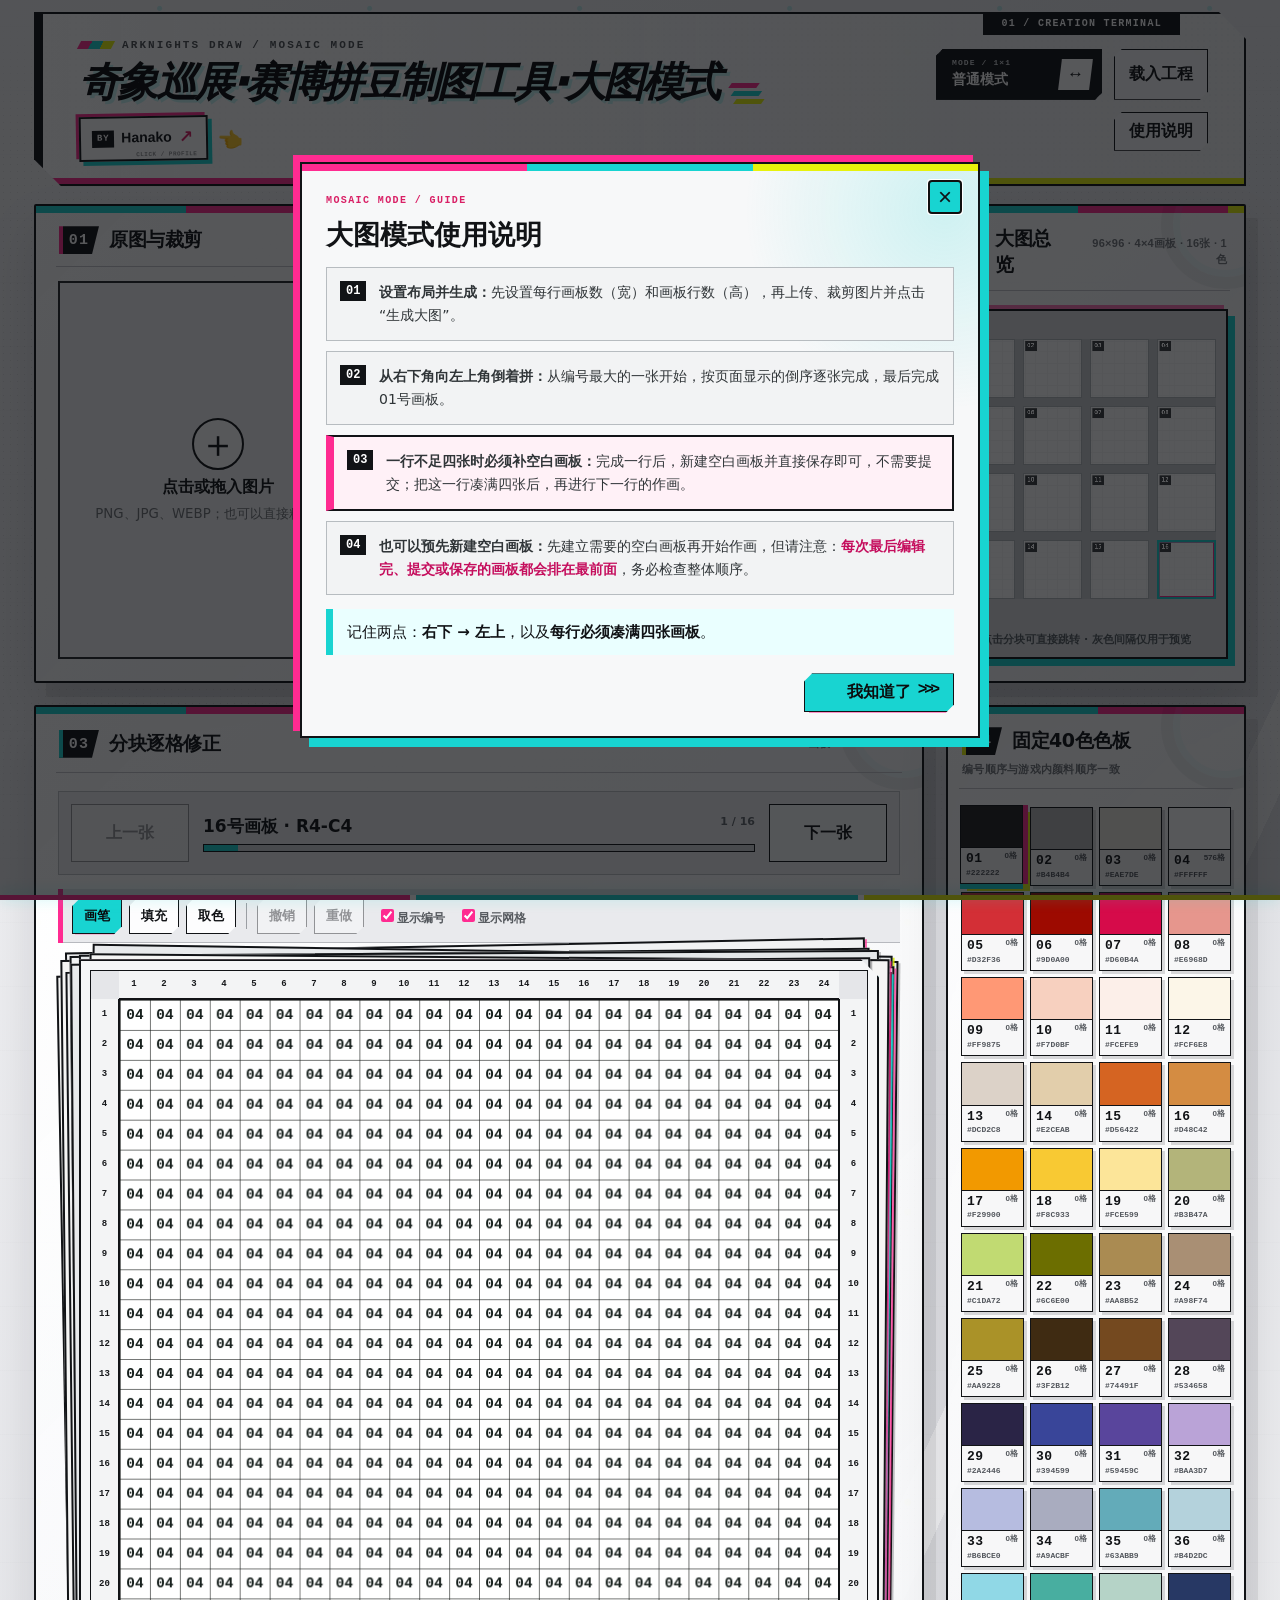
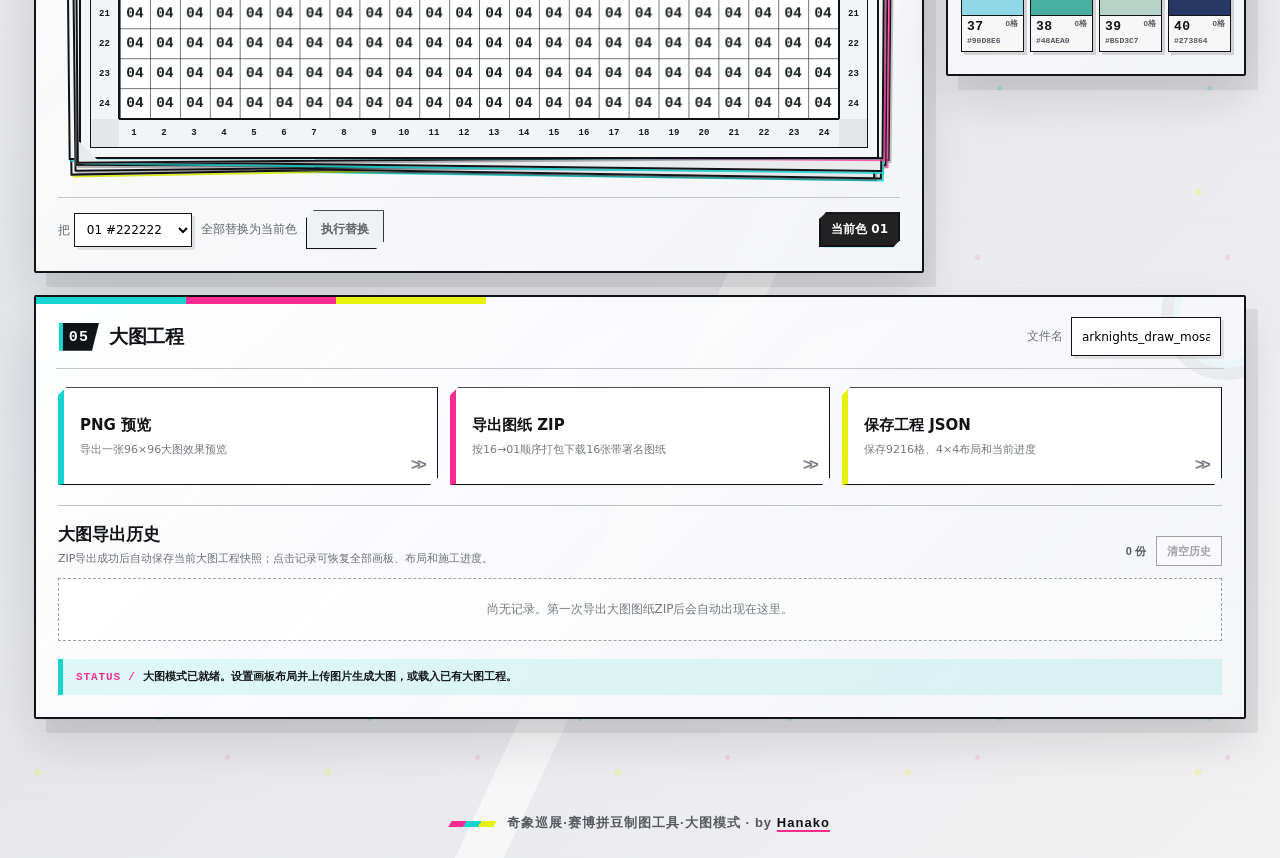
==== commit cff21978: "Add configurable mosaic layouts and board guidance" ====
--- a/mosaic.html
+++ b/mosaic.html
@@ -35,16 +35,11 @@
         <span class="mode-switch-icon" aria-hidden="true">↔</span>
       </a>
       <label class="button ghost file-button">载入工程<input id="projectInput" type="file" accept="application/json,.json"></label>
-      <button id="helpBtn" class="button ghost" aria-expanded="false">使用说明</button>
+      <button id="helpBtn" class="button ghost" aria-haspopup="dialog" aria-controls="mosaicHelpDialog">使用说明</button>
     </div>
   </header>
 
   <main>
-    <section id="helpPanel" class="help-panel" hidden>
-      <strong>推荐流程：</strong>上传图片 → 拖动/缩放裁剪 → 整体生成96×96 → 从右下角16号画板开始施工 → 依次翻到左上角01号画板。<br>
-      每张卡片仍是24×24；下一张会把当前卡片向左抽走，上一张会从左侧回到堆顶。工程文件保存完整96×96网格和当前进度，不包含原图。
-    </section>
-
     <section class="source-stage">
       <article class="panel source-panel">
         <div class="panel-heading">
@@ -64,7 +59,9 @@
 
         <div id="cropWrap" class="crop-wrap" hidden>
           <canvas id="sourceCanvas" width="560" height="560" aria-label="原图裁剪预览"></canvas>
-          <div class="crop-frame" aria-hidden="true"></div>
+          <div class="crop-frame" aria-hidden="true">
+            <div id="cropGuideLines" class="crop-guide-lines"></div>
+          </div>
           <span class="crop-tip">拖动定位 · 滚轮缩放</span>
           <button id="removeImageBtn" class="remove-image" type="button" aria-label="移除当前图片" title="移除当前图片">×</button>
         </div>
@@ -93,7 +90,17 @@
             <span>饱和度 <output id="saturationOut">0</output></span>
             <input id="saturationRange" type="range" min="-50" max="50" value="0">
           </label>
-          <button id="generateBtn" class="button primary full" disabled>生成 96×96 大图初稿</button>
+          <fieldset class="control mosaic-size-control">
+            <legend>画板布局（宽 × 高）</legend>
+            <label><span>每行</span><select id="tilesWide" aria-label="每行画板数">
+              <option value="1">1张</option><option value="2">2张</option><option value="3">3张</option><option value="4" selected>4张</option>
+            </select></label>
+            <b aria-hidden="true">×</b>
+            <label><span>行数</span><select id="tilesHigh" aria-label="画板行数">
+              <option value="1">1行</option><option value="2">2行</option><option value="3">3行</option><option value="4" selected>4行</option>
+            </select></label>
+          </fieldset>
+          <button id="generateBtn" class="button primary full" disabled>生成大图</button>
         </div>
       </article>
 
@@ -103,10 +110,10 @@
             <span class="step">02</span>
             <h2>大图总览</h2>
           </div>
-          <span id="masterMeta" class="meta">96×96 · 4×4分块</span>
+          <span id="masterMeta" class="meta">96×96 · 4×4画板</span>
         </div>
         <div class="master-preview-wrap">
-          <canvas id="masterCanvas" width="768" height="768" aria-label="96乘96大图总览"></canvas>
+          <canvas id="masterCanvas" width="768" height="768" aria-label="大图总览"></canvas>
           <span class="master-preview-tip">点击分块可直接跳转 · 灰色间隔仅用于预览</span>
         </div>
       </article>
@@ -189,15 +196,15 @@
         <label class="name-field">文件名 <input id="fileName" value="arknights_draw_mosaic" maxlength="40"></label>
       </div>
       <div class="export-grid">
-        <button id="exportPreviewBtn" class="export-card"><strong>PNG 预览</strong><span>导出一张96×96大图效果预览</span></button>
-        <button id="exportTotalBtn" class="export-card"><strong>导出图纸 ZIP</strong><span>按16→01顺序打包下载16张带署名图纸</span></button>
-        <button id="saveProjectBtn" class="export-card"><strong>保存工程 JSON</strong><span>保存9216格和当前施工进度</span></button>
+        <button id="exportPreviewBtn" class="export-card"><strong>PNG 预览</strong><span id="exportPreviewHint">导出一张当前大图效果预览</span></button>
+        <button id="exportTotalBtn" class="export-card"><strong>导出图纸 ZIP</strong><span id="exportTotalHint">按倒序打包下载全部带署名图纸</span></button>
+        <button id="saveProjectBtn" class="export-card"><strong>保存工程 JSON</strong><span id="saveProjectHint">保存全部格子、画板布局和当前施工进度</span></button>
       </div>
       <div class="export-history-block">
         <div class="export-history-heading">
           <div>
             <h3>大图导出历史</h3>
-            <p>ZIP导出成功后自动保存96×96工程快照；点击记录可恢复全部16张画板和施工进度。</p>
+            <p>ZIP导出成功后自动保存当前大图工程快照；点击记录可恢复全部画板、布局和施工进度。</p>
           </div>
           <div class="export-history-actions">
             <span id="historyCount">0 份</span>
@@ -206,25 +213,37 @@
         </div>
         <div id="exportHistory" class="export-history" aria-live="polite"></div>
       </div>
-      <p id="status" class="status" role="status">大图模式已就绪。上传图片生成96×96大图，或载入已有大图工程。</p>
+      <p id="status" class="status" role="status">大图模式已就绪。设置画板布局并上传图片生成大图，或载入已有大图工程。</p>
     </section>
   </main>
 
   <footer class="site-footer">奇象巡展·赛博拼豆制图工具·大图模式 · by <a data-author-dialog href="https://github.com/Hanako-777" aria-haspopup="dialog" aria-controls="authorDialog">Hanako</a></footer>
+
+  <dialog id="mosaicHelpDialog" class="author-dialog mosaic-help-dialog" aria-labelledby="mosaicHelpTitle">
+    <div class="author-card mosaic-help-card">
+      <button id="mosaicHelpCloseBtn" class="author-close" type="button" aria-label="关闭使用说明">×</button>
+      <p class="author-kicker">MOSAIC MODE / GUIDE</p>
+      <h2 id="mosaicHelpTitle">大图模式使用说明</h2>
+      <ol class="mosaic-help-steps">
+        <li><strong>设置布局并生成：</strong>先设置每行画板数（宽）和画板行数（高），再上传、裁剪图片并点击“生成大图”。</li>
+        <li><strong>从右下角向左上角倒着拼：</strong>从编号最大的一张开始，按页面显示的倒序逐张完成，最后完成01号画板。</li>
+        <li class="important"><strong>一行不足四张时必须补空白画板：</strong>完成一行后，新建空白画板并直接保存即可，不需要提交；把这一行凑满四张后，再进行下一行的作画。</li>
+        <li><strong>也可以预先新建空白画板：</strong>先建立需要的空白画板再开始作画，但请注意：<em>每次最后编辑完、提交或保存的画板都会排在最前面</em>，务必检查整体顺序。</li>
+      </ol>
+      <p class="mosaic-help-summary">记住两点：<b>右下 → 左上</b>，以及<b>每行必须凑满四张画板</b>。</p>
+      <button id="mosaicHelpConfirmBtn" class="button primary" type="button">我知道了</button>
+    </div>
+  </dialog>
 
   <dialog id="mosaicNoticeDialog" class="author-dialog mosaic-notice-dialog" aria-labelledby="mosaicNoticeTitle">
     <div class="author-card mosaic-notice-card">
       <button id="mosaicNoticeCloseBtn" class="author-close" type="button" aria-label="关闭提示">×</button>
       <p class="author-kicker">MOSAIC MODE / NOTICE</p>
       <h2 id="mosaicNoticeTitle">确认施工顺序</h2>
-      <p>请从右下角开始，按照以下顺序依次完成：</p>
-      <div class="mosaic-export-order" aria-label="画板施工顺序">
-        <strong>16</strong><span>→</span><strong>15</strong><span>→</span><strong>14</strong><span>→</span><strong>13</strong>
-        <strong>12</strong><span>→</span><strong>11</strong><span>→</span><strong>10</strong><span>→</span><strong>09</strong>
-        <strong>08</strong><span>→</span><strong>07</strong><span>→</span><strong>06</strong><span>→</span><strong>05</strong>
-        <strong>04</strong><span>→</span><strong>03</strong><span>→</span><strong>02</strong><span>→</span><strong>01</strong>
-      </div>
-      <small class="mosaic-export-note">确认后将生成16张带署名图纸，并自动打包为ZIP文件。</small>
+      <p id="mosaicNoticeLead">请从右下角开始，按照以下顺序依次完成：</p>
+      <div id="mosaicExportOrder" class="mosaic-export-order" aria-label="画板施工顺序"></div>
+      <div id="mosaicBlankBoardWarning" class="mosaic-blank-board-warning" role="note"></div>
+      <small id="mosaicExportNote" class="mosaic-export-note">确认后将生成全部带署名图纸，并自动打包为ZIP文件。</small>
       <button id="mosaicNoticeConfirmBtn" class="button primary" type="button">按此顺序导出 ZIP</button>
     </div>
   </dialog>
--- a/mosaic.css
+++ b/mosaic.css
@@ -10,8 +10,112 @@
   height: 100%;
 }
 
+.mosaic-mode .history-thumb {
+  object-fit: contain;
+  background: #c7cacf;
+}
+
+.mosaic-mode .source-panel > .crop-wrap #sourceCanvas {
+  width: 100%;
+  height: 100%;
+}
+
+.mosaic-mode .source-panel > .crop-wrap .crop-frame::before,
+.mosaic-mode .source-panel > .crop-wrap .crop-frame::after {
+  display: none;
+}
+
+.crop-guide-lines {
+  position: absolute;
+  inset: 0;
+  overflow: hidden;
+}
+
+.crop-guide-line {
+  position: absolute;
+  z-index: 1;
+  pointer-events: none;
+}
+
+.crop-guide-line.vertical {
+  top: 0;
+  bottom: 0;
+  width: 1px;
+  background: rgba(255, 255, 255, .88);
+  box-shadow: -1px 0 0 rgba(17, 19, 22, .52), 1px 0 0 rgba(17, 19, 22, .52);
+  transform: translateX(-.5px);
+}
+
+.crop-guide-line.horizontal {
+  right: 0;
+  left: 0;
+  height: 1px;
+  background: rgba(255, 255, 255, .88);
+  box-shadow: 0 -1px 0 rgba(17, 19, 22, .52), 0 1px 0 rgba(17, 19, 22, .52);
+  transform: translateY(-.5px);
+}
+
 .mosaic-mode .source-panel {
-  grid-template-rows: auto minmax(220px, 1fr);
+  grid-template-columns: minmax(320px, .78fr) minmax(0, 1.22fr);
+  grid-template-rows: auto minmax(280px, 1fr);
+}
+
+.mosaic-mode .source-panel > .control-grid > .mosaic-size-control {
+  grid-column: 1 / 3;
+  grid-row: 4;
+}
+
+.mosaic-mode .source-panel > .control-grid > #generateBtn {
+  grid-column: 3;
+  grid-row: 4;
+}
+
+.mosaic-size-control {
+  display: grid;
+  grid-template-columns: minmax(0, 1fr) auto minmax(0, 1fr);
+  gap: 8px;
+  align-items: end;
+  min-width: 0;
+  margin: 0;
+  padding: 5px 9px 7px;
+  border: 1px solid #aeb3b7;
+  background: rgba(255, 255, 255, .54);
+}
+
+.mosaic-size-control legend {
+  padding: 0 5px;
+  color: #53575b;
+  font-size: 11px;
+  font-weight: 800;
+}
+
+.mosaic-size-control label {
+  display: grid;
+  grid-template-columns: auto minmax(48px, 1fr);
+  gap: 6px;
+  align-items: center;
+}
+
+.mosaic-size-control label > span {
+  white-space: nowrap;
+}
+
+.mosaic-size-control select {
+  width: 100%;
+  min-width: 0;
+  min-height: 31px;
+  height: 31px;
+  padding: 3px 5px;
+  border: 1.5px solid #111316;
+  background: #fff;
+  color: #111316;
+  font-weight: 800;
+}
+
+.mosaic-size-control > b {
+  align-self: center;
+  padding-top: 2px;
+  font: 900 15px/1 Consolas, monospace;
 }
 
 .mosaic-mode .mosaic-overview-panel {
@@ -24,6 +128,9 @@
 
 .master-preview-wrap {
   position: relative;
+  display: grid;
+  min-height: 350px;
+  place-items: center;
   width: min(100%, 310px);
   margin-left: auto;
   margin-right: auto;
@@ -36,8 +143,10 @@
 
 #masterCanvas {
   display: block;
-  width: 100%;
+  width: auto;
   height: auto;
+  max-width: 100%;
+  max-height: 310px;
   cursor: pointer;
   background: #fff;
   image-rendering: pixelated;
@@ -179,9 +288,18 @@
 .mosaic-notice-card p:not(.author-kicker) { margin: 0 0 14px; font-size: 17px; line-height: 1.7; font-weight: 800; }
 .mosaic-notice-card .button { min-width: 150px; }
 
+#mosaicNoticeConfirmBtn {
+  min-width: 235px;
+  padding-right: 58px;
+}
+
+#mosaicNoticeConfirmBtn::after {
+  right: 18px;
+}
+
 .mosaic-export-order {
-  display: grid;
-  grid-template-columns: repeat(7, auto);
+  display: flex;
+  flex-wrap: wrap;
   gap: 9px 6px;
   align-items: center;
   justify-content: center;
@@ -205,6 +323,29 @@
   color: #d91f65;
 }
 
+.mosaic-blank-board-warning {
+  margin: 0 0 14px;
+  padding: 13px 15px;
+  border: 2px solid #111316;
+  border-left: 8px solid var(--pink);
+  background: #fff2f7;
+  color: #111316;
+  font-size: 14px;
+  font-weight: 800;
+  line-height: 1.65;
+  text-align: left;
+}
+
+.mosaic-blank-board-warning strong {
+  color: #d51066;
+  font-size: 17px;
+}
+
+.mosaic-blank-board-warning.is-complete {
+  border-left-color: var(--cyan);
+  background: #edffff;
+}
+
 .mosaic-export-note {
   display: block;
   margin: 0 0 18px;
@@ -213,6 +354,77 @@
   font-weight: 700;
 }
 
+.mosaic-help-dialog {
+  width: min(680px, calc(100vw - 28px));
+  max-width: 680px;
+}
+
+.mosaic-help-card {
+  text-align: left;
+}
+
+.mosaic-help-card h2 {
+  margin: 14px 0 16px;
+}
+
+.mosaic-help-steps {
+  display: grid;
+  gap: 10px;
+  margin: 0;
+  padding: 0;
+  list-style: none;
+  counter-reset: mosaic-guide;
+}
+
+.mosaic-help-steps li {
+  position: relative;
+  padding: 13px 14px 13px 52px;
+  border: 1px solid #b7bcc0;
+  background: #f2f3f4;
+  color: #303538;
+  font-size: 14px;
+  line-height: 1.65;
+  counter-increment: mosaic-guide;
+}
+
+.mosaic-help-steps li::before {
+  content: "0" counter(mosaic-guide);
+  position: absolute;
+  top: 13px;
+  left: 13px;
+  color: #fff;
+  background: #111316;
+  padding: 4px 6px;
+  font: 900 12px/1 Consolas, monospace;
+}
+
+.mosaic-help-steps li.important {
+  border: 2px solid #111316;
+  border-left: 8px solid var(--pink);
+  background: #fff1f7;
+}
+
+.mosaic-help-steps em {
+  color: #c50e5d;
+  font-style: normal;
+  font-weight: 900;
+}
+
+.mosaic-help-summary {
+  margin: 14px 0 18px;
+  padding: 11px 14px;
+  border-left: 7px solid var(--cyan);
+  background: #eaffff;
+  font-size: 15px;
+  line-height: 1.6;
+}
+
+.mosaic-help-card > .button {
+  display: block;
+  min-width: 150px;
+  margin-left: auto;
+}
+
 @media (max-width: 500px) {
   .mosaic-export-order { gap: 7px 3px; padding: 10px 6px; }
   .mosaic-export-order strong { width: 28px; height: 27px; font-size: 12px; }
@@ -228,6 +440,28 @@
 }
 
 @media (max-width: 680px) {
+  .mosaic-mode .source-panel {
+    grid-template-columns: 1fr;
+    grid-template-rows: auto auto auto;
+  }
+
+  .mosaic-mode .source-panel > .drop-zone,
+  .mosaic-mode .source-panel > .crop-wrap {
+    grid-column: 1;
+    grid-row: 2;
+  }
+
+  .mosaic-mode .source-panel > .control-grid {
+    grid-column: 1;
+    grid-row: 3;
+  }
+
+  .mosaic-mode .source-panel > .control-grid > .mosaic-size-control,
+  .mosaic-mode .source-panel > .control-grid > #generateBtn {
+    grid-column: 1 / -1;
+    grid-row: auto;
+  }
+
   .tile-navigation { grid-template-columns: 1fr 1fr; }
   .tile-progress { grid-column: 1 / -1; grid-row: 1; }
   .tile-navigation #prevTileBtn { grid-column: 1; }
